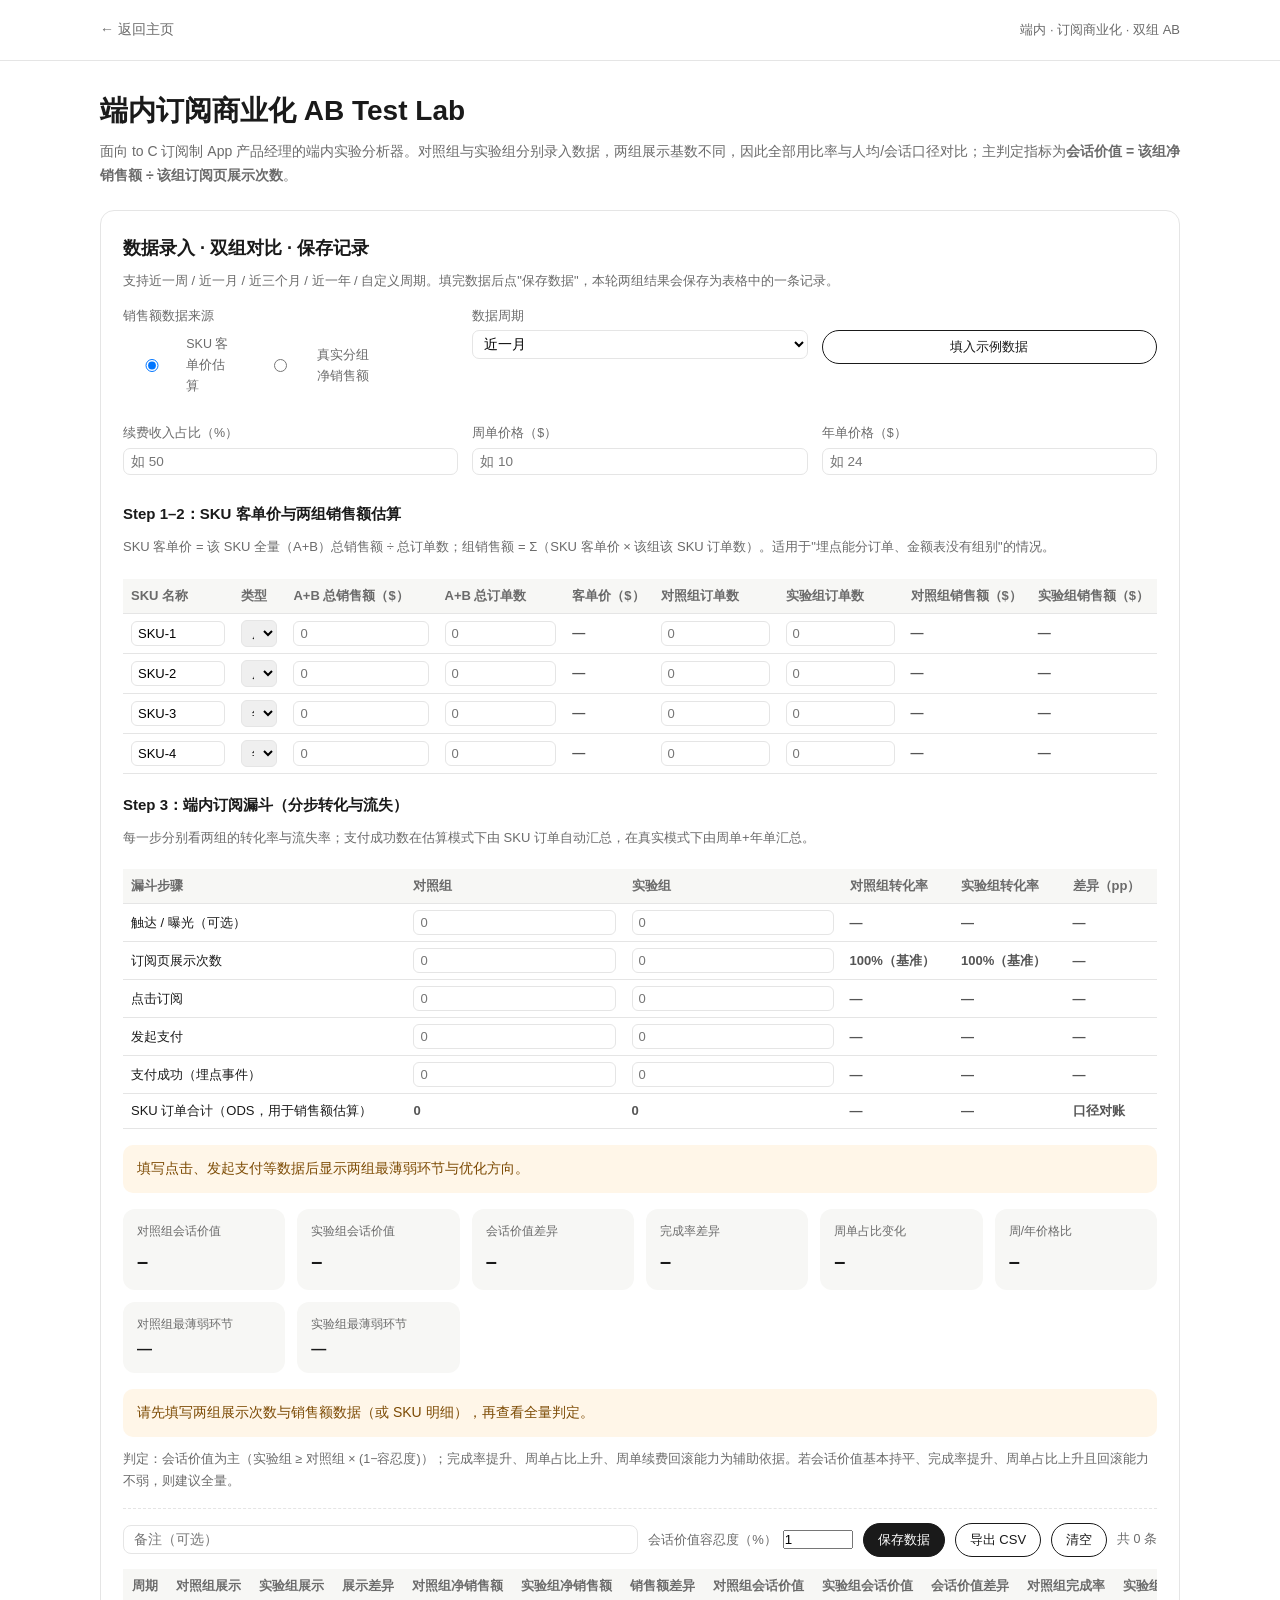
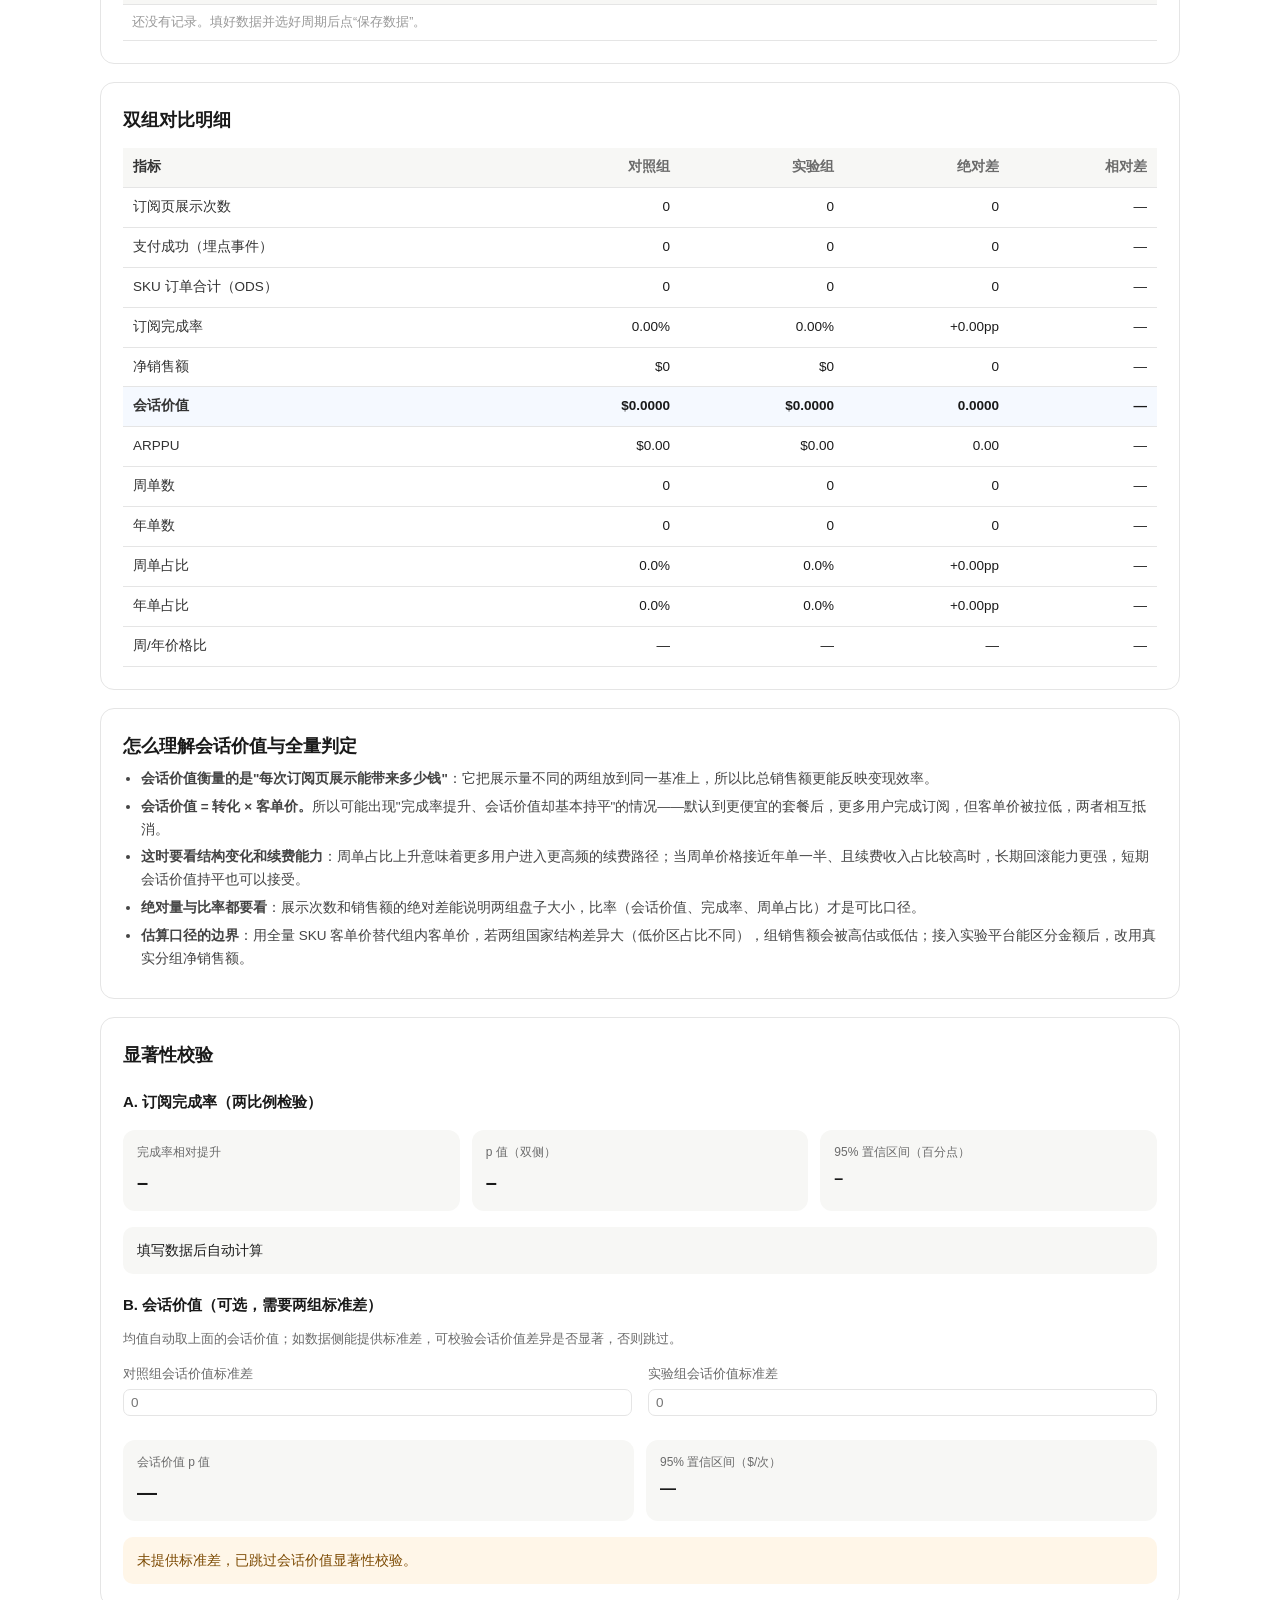
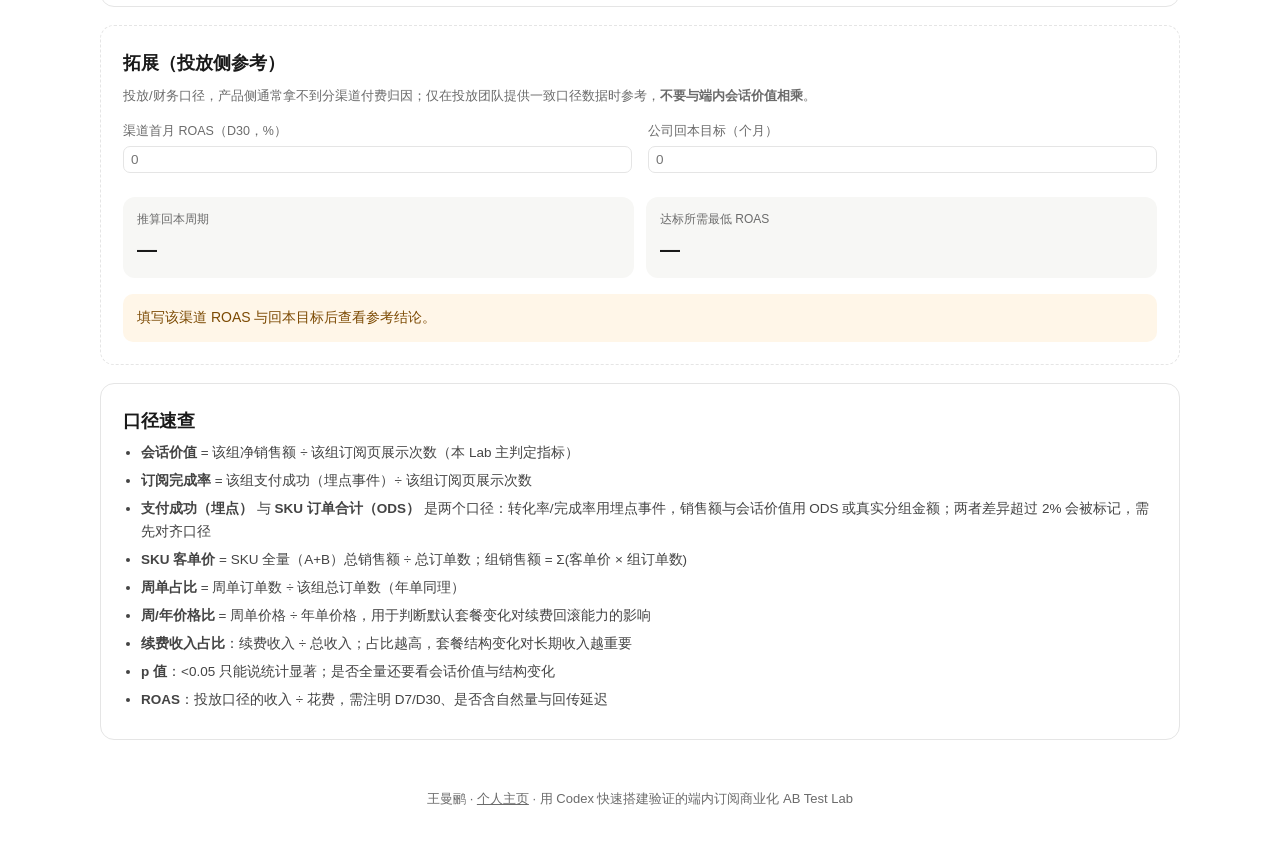
==== lab/index.html @ 3cf4061c "Add files via upload" ====
<!DOCTYPE html>
<html lang="zh-CN">
<head>
<meta charset="UTF-8" />
<meta name="viewport" content="width=device-width, initial-scale=1.0" />
<title>端内订阅商业化 AB Test Lab · 王曼鹂</title>
<style>
:root{--ink:#1a1a1a;--muted:#6b6b6b;--line:#e5e5e5;--accent:#1f6feb;--soft:#f7f7f5;--ok:#1a7f37;--warn:#b35900;--bad:#c62828}
*{margin:0;padding:0;box-sizing:border-box}
body{font-family:-apple-system,BlinkMacSystemFont,"Segoe UI","PingFang SC","Hiragino Sans GB","Microsoft YaHei",sans-serif;color:var(--ink);line-height:1.7;background:#fff}
.container{max-width:1120px;margin:0 auto;padding:0 20px}
header{border-bottom:1px solid var(--line);padding:18px 0;margin-bottom:26px}
.topline{display:flex;justify-content:space-between;align-items:center;flex-wrap:wrap;gap:8px}
.back{color:var(--muted);font-size:14px;text-decoration:none}
.back:hover{color:var(--ink)}
h1{font-size:28px;margin-bottom:6px}
.sub{color:var(--muted);font-size:14px;margin-bottom:22px}
.card{border:1px solid var(--line);border-radius:14px;padding:22px;margin-bottom:18px}
.card h2{font-size:18px;margin-bottom:6px}
.card h3{font-size:15px;margin:18px 0 10px}
.card .hint{font-size:13px;color:var(--muted);margin-bottom:14px}
.grid{display:grid;grid-template-columns:1fr 1fr;gap:16px}
.three{display:grid;grid-template-columns:repeat(3,1fr);gap:14px}
.param label{display:block;font-size:12.5px;color:var(--muted);margin-bottom:3px}
.param input,.param select{padding:5px 7px;border:1px solid var(--line);border-radius:7px;font-size:13.5px;background:#fff;width:100%}
.param{margin-bottom:8px}
table.inp{width:100%;border-collapse:collapse;font-size:13px;margin-top:6px}
table.inp th,table.inp td{border-bottom:1px solid var(--line);padding:6px 8px;text-align:left}
table.inp th{color:var(--muted);font-weight:600;background:var(--soft);white-space:nowrap}
table.inp input,table.inp select{width:100%;padding:4px 6px;border:1px solid var(--line);border-radius:6px;font-size:13px}
table.inp td.calc{color:#555;font-weight:600;white-space:nowrap}
.outputs{display:grid;grid-template-columns:repeat(auto-fit,minmax(150px,1fr));gap:12px;margin-top:16px}
.metric{background:var(--soft);border-radius:12px;padding:12px 14px}
.metric .k{font-size:12px;color:var(--muted)}
.metric .v{font-size:20px;font-weight:700;margin-top:2px}
.verdict{font-size:14px;margin-top:16px;padding:12px 14px;border-radius:10px;background:var(--soft)}
.verdict.good{background:#eaf7ee;color:#14532d}
.verdict.bad{background:#fdeceb;color:#7f1d1d}
.verdict.mid{background:#fff6e8;color:#7c4a03}
.note{font-size:12.5px;color:var(--muted);margin-top:12px}
.defs{font-size:13.5px;color:#444}
.defs li{margin-left:18px;margin-bottom:5px}
.table-tools{display:flex;flex-wrap:wrap;gap:10px;align-items:center;margin-top:16px;padding-top:14px;border-top:1px dashed var(--line)}
.table-tools input[type=text]{flex:1;min-width:170px;padding:6px 10px;border:1px solid var(--line);border-radius:8px;font-size:13.5px}
.btn-sm{padding:7px 14px;border:1px solid var(--ink);background:var(--ink);color:#fff;border-radius:999px;font-size:13px;cursor:pointer}
.btn-sm.ghost{background:#fff;color:var(--ink)}
.btn-sm:hover{opacity:.85}
.row-count{font-size:12.5px;color:var(--muted)}
.table-wrap{overflow-x:auto;margin-top:12px}
table.cmp{width:100%;border-collapse:collapse;font-size:13.5px}
table.cmp th,table.cmp td{border-bottom:1px solid var(--line);padding:8px 10px;text-align:right}
table.cmp th:first-child,table.cmp td:first-child{text-align:left;color:#333}
table.cmp th{color:var(--muted);font-weight:600;background:var(--soft)}
table.cmp tr.key td{background:#f5f9ff;font-weight:700}
table.rec{width:100%;border-collapse:collapse;font-size:12.5px;min-width:1280px}
table.rec th,table.rec td{border-bottom:1px solid var(--line);padding:7px 9px;text-align:left;white-space:nowrap}
table.rec th{color:var(--muted);font-weight:600;background:var(--soft)}
.tag-ok{color:var(--ok);font-weight:600}
.tag-bad{color:var(--bad);font-weight:600}
.warn{font-size:12.5px;color:var(--warn);margin-top:8px}
.link-btn{background:none;border:none;color:var(--accent);cursor:pointer;font-size:13px;padding:0}
footer{text-align:center;color:var(--muted);font-size:13px;padding:30px 0 50px}
footer a{color:var(--muted)}
@media(max-width:860px){.grid,.three{grid-template-columns:1fr}}
</style>
</head>
<body>
<header><div class="container topline">
  <a class="back" href="../index.html">← 返回主页</a>
  <span style="font-size:13px;color:var(--muted)">端内 · 订阅商业化 · 双组 AB</span>
</div></header>

<main class="container">
<h1>端内订阅商业化 AB Test Lab</h1>
<p class="sub">面向 to C 订阅制 App 产品经理的端内实验分析器。对照组与实验组分别录入数据，两组展示基数不同，因此全部用比率与人均/会话口径对比；主判定指标为<b>会话价值 = 该组净销售额 ÷ 该组订阅页展示次数</b>。</p>

<section class="card">
  <h2>数据录入 · 双组对比 · 保存记录</h2>
  <p class="hint">支持近一周 / 近一月 / 近三个月 / 近一年 / 自定义周期。填完数据后点"保存数据"，本轮两组结果会保存为表格中的一条记录。</p>

  <div class="three">
    <div class="param"><label>销售额数据来源</label><div style="display:flex;gap:14px;font-size:13.5px;padding-top:4px">
      <label style="display:flex;align-items:center;gap:5px"><input type="radio" name="srcmode" id="modeEstimate" checked> SKU 客单价估算</label>
      <label style="display:flex;align-items:center;gap:5px"><input type="radio" name="srcmode" id="modeActual"> 真实分组净销售额</label>
    </div></div>
    <div class="param"><label>数据周期</label><div style="display:flex;gap:8px">
      <select id="period" style="flex:1">
        <option value="近一周">近一周</option>
        <option value="近一月" selected>近一月</option>
        <option value="近三个月">近三个月</option>
        <option value="近一年">近一年</option>
        <option value="自定义">自定义…</option>
      </select>
      <input type="text" id="periodCustom" placeholder="如 7/1–7/8" style="display:none">
    </div></div>
    <div class="param"><label>&nbsp;</label><button class="btn-sm ghost" id="fillExample" style="width:100%">填入示例数据</button></div>
    <div class="param"><label>续费收入占比（%）</label><input type="number" id="renewShare" placeholder="如 50"></div>
    <div class="param"><label>周单价格（$）</label><input type="number" id="weeklyPrice" placeholder="如 10"></div>
    <div class="param"><label>年单价格（$）</label><input type="number" id="annualPrice" placeholder="如 24"></div>
  </div>

  <div id="estimateBlock">
    <h3>Step 1–2：SKU 客单价与两组销售额估算</h3>
    <p class="hint">SKU 客单价 = 该 SKU 全量（A+B）总销售额 ÷ 总订单数；组销售额 = Σ（SKU 客单价 × 该组该 SKU 订单数）。适用于"埋点能分订单、金额表没有组别"的情况。</p>
    <div class="table-wrap"><table class="inp">
      <thead><tr><th>SKU 名称</th><th>类型</th><th>A+B 总销售额（$）</th><th>A+B 总订单数</th><th>客单价（$）</th><th>对照组订单数</th><th>实验组订单数</th><th>对照组销售额（$）</th><th>实验组销售额（$）</th></tr></thead>
      <tbody>
        <tr><td><input id="sku0Name" value="SKU-1"></td><td><select id="sku0Type"><option value="周">周单</option><option value="年">年单</option></select></td><td><input id="sku0Amt" type="number" placeholder="0"></td><td><input id="sku0Ord" type="number" placeholder="0"></td><td class="calc" id="sku0Unit">–</td><td><input id="sku0C" type="number" placeholder="0"></td><td><input id="sku0T" type="number" placeholder="0"></td><td class="calc" id="sku0CS">–</td><td class="calc" id="sku0TS">–</td></tr>
        <tr><td><input id="sku1Name" value="SKU-2"></td><td><select id="sku1Type"><option value="周">周单</option><option value="年">年单</option></select></td><td><input id="sku1Amt" type="number" placeholder="0"></td><td><input id="sku1Ord" type="number" placeholder="0"></td><td class="calc" id="sku1Unit">–</td><td><input id="sku1C" type="number" placeholder="0"></td><td><input id="sku1T" type="number" placeholder="0"></td><td class="calc" id="sku1CS">–</td><td class="calc" id="sku1TS">–</td></tr>
        <tr><td><input id="sku2Name" value="SKU-3"></td><td><select id="sku2Type"><option value="周">周单</option><option value="年" selected>年单</option></select></td><td><input id="sku2Amt" type="number" placeholder="0"></td><td><input id="sku2Ord" type="number" placeholder="0"></td><td class="calc" id="sku2Unit">–</td><td><input id="sku2C" type="number" placeholder="0"></td><td><input id="sku2T" type="number" placeholder="0"></td><td class="calc" id="sku2CS">–</td><td class="calc" id="sku2TS">–</td></tr>
        <tr><td><input id="sku3Name" value="SKU-4"></td><td><select id="sku3Type"><option value="周">周单</option><option value="年" selected>年单</option></select></td><td><input id="sku3Amt" type="number" placeholder="0"></td><td><input id="sku3Ord" type="number" placeholder="0"></td><td class="calc" id="sku3Unit">–</td><td><input id="sku3C" type="number" placeholder="0"></td><td><input id="sku3T" type="number" placeholder="0"></td><td class="calc" id="sku3CS">–</td><td class="calc" id="sku3TS">–</td></tr>
      </tbody>
    </table></div>
  </div>

  <div id="actualBlock" style="display:none">
    <h3>真实分组数据</h3>
    <div class="grid">
      <div class="param"><label>对照组净销售额（$）</label><input type="number" id="cNet" placeholder="0"></div>
      <div class="param"><label>实验组净销售额（$）</label><input type="number" id="tNet" placeholder="0"></div>
      <div class="param"><label>对照组周单数</label><input type="number" id="cWeekly" placeholder="0"></div>
      <div class="param"><label>实验组周单数</label><input type="number" id="tWeekly" placeholder="0"></div>
      <div class="param"><label>对照组年单数</label><input type="number" id="cAnnual" placeholder="0"></div>
      <div class="param"><label>实验组年单数</label><input type="number" id="tAnnual" placeholder="0"></div>
    </div>
  </div>

  <h3>Step 3：端内订阅漏斗（分步转化与流失）</h3>
  <p class="hint">每一步分别看两组的转化率与流失率；支付成功数在估算模式下由 SKU 订单自动汇总，在真实模式下由周单+年单汇总。</p>
  <div class="table-wrap"><table class="inp">
    <thead><tr><th>漏斗步骤</th><th>对照组</th><th>实验组</th><th>对照组转化率</th><th>实验组转化率</th><th>差异（pp）</th></tr></thead>
    <tbody>
      <tr><td>触达 / 曝光（可选）</td><td><input type="number" id="cReach" placeholder="0"></td><td><input type="number" id="tReach" placeholder="0"></td><td class="calc" id="cR1">–</td><td class="calc" id="tR1">–</td><td class="calc" id="dR1">–</td></tr>
      <tr><td>订阅页展示次数</td><td><input type="number" id="cImpr" placeholder="0"></td><td><input type="number" id="tImpr" placeholder="0"></td><td class="calc" id="cR2">–</td><td class="calc" id="tR2">–</td><td class="calc" id="dR2">–</td></tr>
      <tr><td>点击订阅</td><td><input type="number" id="cClick" placeholder="0"></td><td><input type="number" id="tClick" placeholder="0"></td><td class="calc" id="cR3">–</td><td class="calc" id="tR3">–</td><td class="calc" id="dR3">–</td></tr>
      <tr><td>发起支付</td><td><input type="number" id="cInit" placeholder="0"></td><td><input type="number" id="tInit" placeholder="0"></td><td class="calc" id="cR4">–</td><td class="calc" id="tR4">–</td><td class="calc" id="dR4">–</td></tr>
      <tr><td>支付成功（埋点事件）</td><td><input type="number" id="cPaySucc" placeholder="0"></td><td><input type="number" id="tPaySucc" placeholder="0"></td><td class="calc" id="cR5">–</td><td class="calc" id="tR5">–</td><td class="calc" id="dR5">–</td></tr>
      <tr><td>SKU 订单合计（ODS，用于销售额估算）</td><td class="calc" id="cPayCell">–</td><td class="calc" id="tPayCell">–</td><td class="calc" id="cDiffCell">–</td><td class="calc" id="tDiffCell">–</td><td class="calc">口径对账</td></tr>
    </tbody>
  </table></div>
  <div class="verdict" id="funnelVerdict">填写漏斗数据后显示两组各自的最薄弱环节与优化方向</div>
  <div class="warn" id="dataWarn"></div>

  <div class="outputs">
    <div class="metric"><div class="k">对照组会话价值</div><div class="v" id="svC">–</div></div>
    <div class="metric"><div class="k">实验组会话价值</div><div class="v" id="svT">–</div></div>
    <div class="metric"><div class="k">会话价值差异</div><div class="v" id="svDiff">–</div></div>
    <div class="metric"><div class="k">完成率差异</div><div class="v" id="cpDiff">–</div></div>
    <div class="metric"><div class="k">周单占比变化</div><div class="v" id="wkDiff">–</div></div>
    <div class="metric"><div class="k">周/年价格比</div><div class="v" id="priceRatio">–</div></div>
    <div class="metric"><div class="k">对照组最薄弱环节</div><div class="v" id="weakC" style="font-size:15px">–</div></div>
    <div class="metric"><div class="k">实验组最薄弱环节</div><div class="v" id="weakT" style="font-size:15px">–</div></div>
  </div>
  <div class="verdict" id="v1">填写数据后查看全量判定</div>
  <p class="note">判定：会话价值为主（实验组 ≥ 对照组 × (1−容忍度)）；完成率提升、周单占比上升、周单续费回滚能力为辅助依据。若会话价值基本持平、完成率提升、周单占比上升且回滚能力不弱，则建议全量。</p>

  <div class="table-tools">
    <input type="text" id="recNote" placeholder="备注（可选）">
    <label style="font-size:13px;color:var(--muted)">会话价值容忍度（%）<input type="number" id="tol" value="1" style="width:70px;margin-left:6px"></label>
    <button class="btn-sm" id="saveRec">保存数据</button>
    <button class="btn-sm ghost" id="exportCsv">导出 CSV</button>
    <button class="btn-sm ghost" id="clearRecs">清空</button>
    <span class="row-count" id="recCount">共 0 条</span>
  </div>
  <div class="table-wrap">
    <table class="rec">
      <thead><tr>
        <th>周期</th><th>对照组展示</th><th>实验组展示</th><th>展示差异</th><th>对照组净销售额</th><th>实验组净销售额</th><th>销售额差异</th>
        <th>对照组会话价值</th><th>实验组会话价值</th><th>会话价值差异</th><th>对照组完成率</th><th>实验组完成率</th><th>完成率差异</th>
        <th>对照组周单占比</th><th>实验组周单占比</th>
        <th>对照组展示→点击</th><th>实验组展示→点击</th><th>对照组点击→支付</th><th>实验组点击→支付</th><th>对照组支付成功(埋点)</th><th>实验组支付成功(埋点)</th><th>对照组SKU订单</th><th>实验组SKU订单</th>
        <th>结论</th><th>备注</th><th></th>
      </tr></thead>
      <tbody id="recBody"></tbody>
    </table>
  </div>
</section>

<section class="card">
  <h2>双组对比明细</h2>
  <div class="table-wrap">
    <table class="cmp" id="cmpTable">
      <thead><tr><th>指标</th><th>对照组</th><th>实验组</th><th>绝对差</th><th>相对差</th></tr></thead>
      <tbody id="cmpBody"></tbody>
    </table>
  </div>
</section>

<section class="card">
  <h2>怎么理解会话价值与全量判定</h2>
  <div class="defs">
    <ul>
      <li><b>会话价值衡量的是"每次订阅页展示能带来多少钱"</b>：它把展示量不同的两组放到同一基准上，所以比总销售额更能反映变现效率。</li>
      <li><b>会话价值 = 转化 × 客单价。</b>所以可能出现"完成率提升、会话价值却基本持平"的情况——默认到更便宜的套餐后，更多用户完成订阅，但客单价被拉低，两者相互抵消。</li>
      <li><b>这时要看结构变化和续费能力</b>：周单占比上升意味着更多用户进入更高频的续费路径；当周单价格接近年单一半、且续费收入占比较高时，长期回滚能力更强，短期会话价值持平也可以接受。</li>
      <li><b>绝对量与比率都要看</b>：展示次数和销售额的绝对差能说明两组盘子大小，比率（会话价值、完成率、周单占比）才是可比口径。</li>
      <li><b>估算口径的边界</b>：用全量 SKU 客单价替代组内客单价，若两组国家结构差异大（低价区占比不同），组销售额会被高估或低估；接入实验平台能区分金额后，改用真实分组净销售额。</li>
    </ul>
  </div>
</section>

<section class="card">
  <h2>显著性校验</h2>
  <h3>A. 订阅完成率（两比例检验）</h3>
  <div class="outputs">
    <div class="metric"><div class="k">完成率相对提升</div><div class="v" id="pRel">–</div></div>
    <div class="metric"><div class="k">p 值（双侧）</div><div class="v" id="pP">–</div></div>
    <div class="metric"><div class="k">95% 置信区间（百分点）</div><div class="v" id="pCi" style="font-size:16px">–</div></div>
  </div>
  <div class="verdict" id="v2">填写数据后自动计算</div>
  <h3>B. 会话价值（可选，需要两组标准差）</h3>
  <p class="hint">均值自动取上面的会话价值；如数据侧能提供标准差，可校验会话价值差异是否显著，否则跳过。</p>
  <div class="grid">
    <div class="param"><label>对照组会话价值标准差</label><input type="number" id="scStd" placeholder="0"></div>
    <div class="param"><label>实验组会话价值标准差</label><input type="number" id="stStd" placeholder="0"></div>
  </div>
  <div class="outputs">
    <div class="metric"><div class="k">会话价值 p 值</div><div class="v" id="sP">–</div></div>
    <div class="metric"><div class="k">95% 置信区间（$/次）</div><div class="v" id="sCi" style="font-size:16px">–</div></div>
  </div>
  <div class="verdict" id="v3">填写标准差后计算；标准差为空或 0 表示跳过</div>
</section>

<section class="card" style="border-style:dashed">
  <h2>拓展（投放侧参考）</h2>
  <p class="hint">投放/财务口径，产品侧通常拿不到分渠道付费归因；仅在投放团队提供一致口径数据时参考，<b>不要与端内会话价值相乘</b>。</p>
  <div class="grid">
    <div class="param"><label>渠道首月 ROAS（D30，%）</label><input type="number" id="roasIn" placeholder="0"></div>
    <div class="param"><label>公司回本目标（个月）</label><input type="number" id="target" placeholder="0"></div>
  </div>
  <div class="outputs">
    <div class="metric"><div class="k">推算回本周期</div><div class="v" id="payback">–</div></div>
    <div class="metric"><div class="k">达标所需最低 ROAS</div><div class="v" id="needRoas">–</div></div>
  </div>
  <div class="verdict" id="v4">填写该渠道 ROAS 查看参考结论</div>
</section>

<section class="card">
  <h2>口径速查</h2>
  <div class="defs">
    <ul>
      <li><b>会话价值</b> = 该组净销售额 ÷ 该组订阅页展示次数（本 Lab 主判定指标）</li>
      <li><b>订阅完成率</b> = 该组支付成功（埋点事件）÷ 该组订阅页展示次数</li>
      <li><b>支付成功（埋点）</b> 与 <b>SKU 订单合计（ODS）</b> 是两个口径：转化率/完成率用埋点事件，销售额与会话价值用 ODS 或真实分组金额；两者差异超过 2% 会被标记，需先对齐口径</li>
      <li><b>SKU 客单价</b> = SKU 全量（A+B）总销售额 ÷ 总订单数；组销售额 = Σ(客单价 × 组订单数)</li>
      <li><b>周单占比</b> = 周单订单数 ÷ 该组总订单数（年单同理）</li>
      <li><b>周/年价格比</b> = 周单价格 ÷ 年单价格，用于判断默认套餐变化对续费回滚能力的影响</li>
      <li><b>续费收入占比</b>：续费收入 ÷ 总收入；占比越高，套餐结构变化对长期收入越重要</li>
      <li><b>p 值</b>：&lt;0.05 只能说统计显著；是否全量还要看会话价值与结构变化</li>
      <li><b>ROAS</b>：投放口径的收入 ÷ 花费，需注明 D7/D30、是否含自然量与回传延迟</li>
    </ul>
  </div>
</section>
</main>

<footer><div class="container">王曼鹂 · <a href="../index.html">个人主页</a> · 用 Codex 快速搭建验证的端内订阅商业化 AB Test Lab</div></footer>

<script>
function el(id){ return document.getElementById(id); }
function val(id){ var e = el(id); return e ? (parseFloat(e.value) || 0) : 0; }
function num(v,d){ return isFinite(v) ? v.toLocaleString('zh-CN',{minimumFractionDigits:d||0,maximumFractionDigits:d||0}) : '—'; }
function money(v,d){ return isFinite(v) ? '$' + num(v, d===undefined?2:d) : '—'; }
function pct(v,d){ return isFinite(v) ? num(v*100, d===undefined?2:d) + '%' : '—'; }
function pp(v){ return (v>=0?'+':'') + num(v*100,2) + 'pp'; }
function rel(a,b){ if(!isFinite(a)||!isFinite(b)||b===0) return '—'; var r=(a-b)/b*100; return (r>=0?'+':'')+num(r,2)+'%'; }
function absDiff(a,b){ return isFinite(a)&&isFinite(b) ? num(a-b,0) : '—'; }
function setVerdict(e,cls,text){ e.className='verdict '+cls; e.textContent=text; }

var SKU_COUNT = 4;
var records = [];
try { records = JSON.parse(localStorage.getItem('lab_ab_records_v5') || '[]') || []; } catch(e){ records = []; }
var last = null;

function rollbackLabel(priceRatio, renewShare){
  if (renewShare <= 0 || priceRatio <= 0) return {label:'未评估', cls:'mid'};
  if (renewShare >= 45 && priceRatio >= 0.3 && priceRatio <= 0.7) return {label:'强', cls:'good'};
  if (renewShare >= 25 && priceRatio >= 0.2 && priceRatio <= 0.9) return {label:'中', cls:'mid'};
  return {label:'弱', cls:'bad'};
}

function readGroups(){
  var estimate = el('modeEstimate').checked;
  var cSales = 0, tSales = 0, cOrders = 0, tOrders = 0, cWeekly = 0, tWeekly = 0, cAnnual = 0, tAnnual = 0;
  for (var i=0;i<SKU_COUNT;i++){
    var amt = val('sku'+i+'Amt'), ord = val('sku'+i+'Ord');
    var unit = ord > 0 ? amt/ord : 0;
    var co = val('sku'+i+'C'), to = val('sku'+i+'T');
    el('sku'+i+'Unit').textContent = ord>0 ? money(unit,2) : '—';
    el('sku'+i+'CS').textContent = ord>0 ? money(unit*co,0) : '—';
    el('sku'+i+'TS').textContent = ord>0 ? money(unit*to,0) : '—';
    if (estimate){
      cSales += unit*co; tSales += unit*to;
      cOrders += co; tOrders += to;
      var type = el('sku'+i+'Type').value;
      if (type === '周') { cWeekly += co; tWeekly += to; } else { cAnnual += co; tAnnual += to; }
    }
  }
  if (!estimate){
    cSales = val('cNet'); tSales = val('tNet');
    cWeekly = val('cWeekly'); tWeekly = val('tWeekly');
    cAnnual = val('cAnnual'); tAnnual = val('tAnnual');
    cOrders = cWeekly + cAnnual; tOrders = tWeekly + tAnnual;
  }
  var c = { sales:cSales, orders:cOrders, weekly:cWeekly, annual:cAnnual, impr:val('cImpr'), reach:val('cReach'), click:val('cClick'), init:val('cInit'), payEvent:val('cPaySucc') };
  var t = { sales:tSales, orders:tOrders, weekly:tWeekly, annual:tAnnual, impr:val('tImpr'), reach:val('tReach'), click:val('tClick'), init:val('tInit'), payEvent:val('tPaySucc') };
  [c,t].forEach(function(g){
    g.completion = g.impr>0 ? g.payEvent/g.impr : 0;
    g.sessionValue = g.impr>0 ? g.sales/g.impr : 0;
    g.arppu = g.payEvent>0 ? g.sales/g.payEvent : 0;
    g.weeklyShare = g.orders>0 ? g.weekly/g.orders : 0;
    g.annualShare = g.orders>0 ? g.annual/g.orders : 0;
    g.rShow = g.reach>0 ? g.impr/g.reach : NaN;
    g.rClick = g.impr>0 ? g.click/g.impr : NaN;
    g.rInit = g.click>0 ? g.init/g.click : NaN;
    g.rPay = g.init>0 ? g.payEvent/g.init : NaN;
    g.lossClick = isFinite(g.rClick) ? 1-g.rClick : NaN;
    g.lossInit = isFinite(g.rInit) ? 1-g.rInit : NaN;
    g.lossPay = isFinite(g.rPay) ? 1-g.rPay : NaN;
  });
  var wp = val('weeklyPrice'), ap = val('annualPrice');
  return { c:c, t:t, priceRatio: ap>0 ? wp/ap : 0, renewShare: val('renewShare') };
}

function renderCompare(c,t,priceRatio){
  var rows = [
    ['订阅页展示次数', num(c.impr), num(t.impr), absDiff(t.impr,c.impr), rel(t.impr,c.impr), false],
    ['支付成功（埋点事件）', num(c.payEvent), num(t.payEvent), absDiff(t.payEvent,c.payEvent), rel(t.payEvent,c.payEvent), false],
    ['SKU 订单合计（ODS）', num(c.orders), num(t.orders), absDiff(t.orders,c.orders), rel(t.orders,c.orders), false],
    ['订阅完成率', pct(c.completion,2), pct(t.completion,2), pp(t.completion-c.completion), rel(t.completion,c.completion), false],
    ['净销售额', money(c.sales,0), money(t.sales,0), absDiff(t.sales,c.sales), rel(t.sales,c.sales), false],
    ['会话价值', money(c.sessionValue,4), money(t.sessionValue,4), num(t.sessionValue-c.sessionValue,4), rel(t.sessionValue,c.sessionValue), true],
    ['ARPPU', money(c.arppu,2), money(t.arppu,2), num(t.arppu-c.arppu,2), rel(t.arppu,c.arppu), false],
    ['周单数', num(c.weekly), num(t.weekly), absDiff(t.weekly,c.weekly), rel(t.weekly,c.weekly), false],
    ['年单数', num(c.annual), num(t.annual), absDiff(t.annual,c.annual), rel(t.annual,c.annual), false],
    ['周单占比', pct(c.weeklyShare,1), pct(t.weeklyShare,1), pp(t.weeklyShare-c.weeklyShare), rel(t.weeklyShare,c.weeklyShare), false],
    ['年单占比', pct(c.annualShare,1), pct(t.annualShare,1), pp(t.annualShare-c.annualShare), rel(t.annualShare,c.annualShare), false],
    ['周/年价格比', priceRatio>0?num(priceRatio,2):'—', priceRatio>0?num(priceRatio,2):'—', '—', '—', false]
  ];
  el('cmpBody').innerHTML = rows.map(function(r){
    return '<tr class="'+(r[5]?'key':'')+'"><td>'+r[0]+'</td><td>'+r[1]+'</td><td>'+r[2]+'</td><td>'+r[3]+'</td><td>'+r[4]+'</td></tr>';
  }).join('');
}

function rateText(v){ return isFinite(v) ? pct(v,1) : '—'; }
function stepDiff(a,b){ return (isFinite(a)&&isFinite(b)) ? pp(a-b) : '—'; }
function weakest(c){
  var steps = [['订阅页→点击订阅', c.rClick, '检查订阅入口、权益表达与默认项是否清晰'], ['点击→发起支付', c.rInit, '检查价格与套餐结构、信任感与支付方式'], ['发起支付→支付成功', c.rPay, '检查支付渠道、失败重试与本地化支付']];
  var valid = steps.filter(function(s){ return isFinite(s[1]); });
  if (!valid.length) return null;
  valid.sort(function(a,b){ return a[1]-b[1]; });
  return valid[0];
}
function renderFunnel(c,t){
  el('cR1').textContent = rateText(c.rShow); el('tR1').textContent = rateText(t.rShow); el('dR1').textContent = stepDiff(t.rShow,c.rShow);
  el('cR2').textContent = (c.reach>0) ? rateText(c.rShow) : '100%（基准）'; el('tR2').textContent = (t.reach>0) ? rateText(t.rShow) : '100%（基准）'; el('dR2').textContent = stepDiff(t.rShow,c.rShow);
  el('cR3').textContent = rateText(c.rClick); el('tR3').textContent = rateText(t.rClick); el('dR3').textContent = stepDiff(t.rClick,c.rClick);
  el('cR4').textContent = rateText(c.rInit); el('tR4').textContent = rateText(t.rInit); el('dR4').textContent = stepDiff(t.rInit,c.rInit);
  el('cR5').textContent = rateText(c.rPay); el('tR5').textContent = rateText(t.rPay); el('dR5').textContent = stepDiff(t.rPay,c.rPay);
  el('cPayCell').textContent = num(c.orders); el('tPayCell').textContent = num(t.orders);
  el('cDiffCell').textContent = (c.orders>0 && c.payEvent>0) ? rel(c.payEvent, c.orders) : '—';
  el('tDiffCell').textContent = (t.orders>0 && t.payEvent>0) ? rel(t.payEvent, t.orders) : '—';
  var wc = weakest(c), wt = weakest(t);
  el('weakC').textContent = wc ? (wc[0] + ' ' + pct(wc[1],1)) : '—';
  el('weakT').textContent = wt ? (wt[0] + ' ' + pct(wt[1],1)) : '—';
  if (wc && wt) setVerdict(el('funnelVerdict'),'mid','对照组最薄弱：'+wc[0]+'（'+pct(wc[1],1)+'），'+wc[2]+'；实验组最薄弱：'+wt[0]+'（'+pct(wt[1],1)+'），'+wt[2]+'。');
  else setVerdict(el('funnelVerdict'),'mid','填写点击、发起支付等数据后显示两组最薄弱环节与优化方向。');
}

function renderVerdict(c,t,priceRatio,renewShare){
  var tol = val('tol')/100;
  var ready = c.impr>0 && t.impr>0 && (c.sales>0 || t.sales>0);
  if (!ready){
    setVerdict(el('v1'),'mid','请先填写两组展示次数与销售额数据（或 SKU 明细），再查看全量判定。');
    last = null; return;
  }
  var svOk = t.sessionValue >= c.sessionValue*(1-tol);
  var cpOk = t.completion >= c.completion;
  var wkOk = t.weeklyShare >= c.weeklyShare;
  var rb = rollbackLabel(priceRatio, renewShare);
  el('svC').textContent = money(c.sessionValue,4);
  el('svT').textContent = money(t.sessionValue,4);
  el('svDiff').textContent = rel(t.sessionValue,c.sessionValue);
  el('cpDiff').textContent = pp(t.completion-c.completion);
  el('wkDiff').textContent = pp(t.weeklyShare-c.weeklyShare);
  el('priceRatio').textContent = priceRatio>0 ? num(priceRatio,2) : '—';
  var parts = [
    (svOk?'会话价值达标':'会话价值低于容忍线')+'（'+rel(t.sessionValue,c.sessionValue)+'）',
    (cpOk?'完成率提升':'完成率未提升')+'（'+pp(t.completion-c.completion)+'）',
    (wkOk?'周单占比上升':'周单占比未上升')+'（'+pp(t.weeklyShare-c.weeklyShare)+'）',
    '续费回滚能力：'+rb.label
  ];
  if (svOk && cpOk && wkOk && rb.label !== '弱' && rb.label !== '未评估'){
    setVerdict(el('v1'),'good','建议全量：'+parts.join('；')+'。全量后重点跟踪退款/取消与续费表现。');
  } else if (svOk){
    setVerdict(el('v1'),'mid','暂缓全量/小流量放量：'+parts.join('；')+'。信号不完全一致，建议延长观察或先按比例放量。');
  } else {
    setVerdict(el('v1'),'bad','不建议全量：'+parts.join('；')+'。先定位是客单价、完成率还是展示量变化导致。');
  }
  last = { c:c, t:t, priceRatio:priceRatio, renewShare:renewShare, svOk:svOk, cpOk:cpOk, wkOk:wkOk, rb:rb,
    verdict: (svOk&&cpOk&&wkOk&&rb.label!=='弱'&&rb.label!=='未评估') ? '建议全量' : (svOk ? '继续观察' : '不建议全量') };
}

function currentPeriod(){ var v = el('period').value; return v==='自定义' ? (el('periodCustom').value.trim() || '自定义周期') : v; }

function renderRecords(){
  var body = el('recBody');
  if (!records.length){ body.innerHTML = '<tr><td colspan="28" style="color:#999">还没有记录。填好数据并选好周期后点“保存数据”。</td></tr>'; }
  else {
    body.innerHTML = records.map(function(r,i){
      var ok = r.verdict === '建议全量';
      return '<tr>' +
        '<td>'+r.period+'</td><td>'+num(r.cImpr)+'</td><td>'+num(r.tImpr)+'</td><td>'+r.imprDiff+'</td>' +
        '<td>'+money(r.cSales,0)+'</td><td>'+money(r.tSales,0)+'</td><td>'+r.salesDiff+'</td>' +
        '<td>'+money(r.cSv,4)+'</td><td>'+money(r.tSv,4)+'</td><td>'+r.svDiff+'</td>' +
        '<td>'+pct(r.cCompletion,2)+'</td><td>'+pct(r.tCompletion,2)+'</td><td>'+r.cpDiff+'</td>' +
        '<td>'+pct(r.cWeeklyShare,1)+'</td><td>'+pct(r.tWeeklyShare,1)+'</td>' +
        '<td>'+r.cShowClick+'</td><td>'+r.tShowClick+'</td><td>'+r.cClickInit+'</td><td>'+r.tClickInit+'</td><td>'+r.cInitPay+'</td><td>'+r.tInitPay+'</td><td>'+num(r.cPayEvent)+'</td><td>'+num(r.tPayEvent)+'</td><td>'+num(r.cOrders)+'</td><td>'+num(r.tOrders)+'</td>' +
        '<td class="'+(ok?'tag-ok':'tag-bad')+'">'+r.verdict+'</td><td>'+(r.note||'—')+'</td>' +
        '<td><button class="link-btn" data-del="'+i+'">删除</button></td></tr>';
    }).join('');
    Array.prototype.forEach.call(body.querySelectorAll('button[data-del]'), function(b){
      b.addEventListener('click', function(){ records.splice(parseInt(b.getAttribute('data-del'),10),1); saveRecords(); renderRecords(); });
    });
  }
  el('recCount').textContent = '共 ' + records.length + ' 条';
}
function saveRecords(){ try { localStorage.setItem('lab_ab_records_v5', JSON.stringify(records)); } catch(e){} }
function saveCurrent(){
  if (!last) { alert('请先填写两组数据，生成有效判定后再保存'); return; }
  records.push({
    period: currentPeriod(), note: el('recNote').value.trim(), verdict: last.verdict,
    cImpr: last.c.impr, tImpr: last.t.impr, imprDiff: absDiff(last.t.impr,last.c.impr),
    cSales: last.c.sales, tSales: last.t.sales, salesDiff: absDiff(last.t.sales,last.c.sales),
    cSv: last.c.sessionValue, tSv: last.t.sessionValue, svDiff: rel(last.t.sessionValue,last.c.sessionValue),
    cCompletion: last.c.completion, tCompletion: last.t.completion, cpDiff: pp(last.t.completion-last.c.completion),
    cWeeklyShare: last.c.weeklyShare, tWeeklyShare: last.t.weeklyShare,
    cShowClick: rateText(last.c.rClick), tShowClick: rateText(last.t.rClick),
    cClickInit: rateText(last.c.rInit), tClickInit: rateText(last.t.rInit),
    cInitPay: rateText(last.c.rPay), tInitPay: rateText(last.t.rPay),
    cPayEvent: last.c.payEvent, tPayEvent: last.t.payEvent, cOrders: last.c.orders, tOrders: last.t.orders
  });
  saveRecords(); renderRecords();
}
function exportCsv(){
  if (!records.length){ alert('还没有可导出的记录'); return; }
  var head = ['周期','对照组展示','实验组展示','展示绝对差','对照组净销售额','实验组净销售额','销售额绝对差','对照组会话价值','实验组会话价值','会话价值差异','对照组完成率','实验组完成率','完成率差异','对照组周单占比','实验组周单占比','对照组展示→点击','实验组展示→点击','对照组点击→支付','实验组点击→支付','对照组支付成功率','实验组支付成功率','对照组支付成功(埋点)','实验组支付成功(埋点)','对照组SKU订单','实验组SKU订单','结论','备注'];
  var lines = [head].concat(records.map(function(r){
    return [r.period,num(r.cImpr),num(r.tImpr),r.imprDiff,num(r.cSales,2),num(r.tSales,2),r.salesDiff,num(r.cSv,4),num(r.tSv,4),r.svDiff,pct(r.cCompletion,2),pct(r.tCompletion,2),r.cpDiff,pct(r.cWeeklyShare,1),pct(r.tWeeklyShare,1),r.cShowClick,r.tShowClick,r.cClickInit,r.tClickInit,r.cInitPay,r.tInitPay,r.cPayEvent,r.tPayEvent,r.cOrders,r.tOrders,r.verdict,r.note||''];
  }));
  var csv = '\ufeff' + lines.map(function(row){ return row.map(function(c){ return '"'+String(c).replace(/"/g,'""')+'"'; }).join(','); }).join('\r\n');
  var blob = new Blob([csv],{type:'text/csv;charset=utf-8;'});
  var a=document.createElement('a'); a.href=URL.createObjectURL(blob); a.download='端内AB双组记录.csv';
  document.body.appendChild(a); a.click(); document.body.removeChild(a); URL.revokeObjectURL(a.href);
}
function clearRecords(){ if (records.length && confirm('确定清空所有记录？')){ records=[]; saveRecords(); renderRecords(); } }
el('saveRec').addEventListener('click', saveCurrent);
el('exportCsv').addEventListener('click', exportCsv);
el('clearRecs').addEventListener('click', clearRecords);
el('period').addEventListener('change', function(){ el('periodCustom').style.display = this.value==='自定义' ? 'inline-block' : 'none'; });
el('modeEstimate').addEventListener('change', toggleMode);
el('modeActual').addEventListener('change', toggleMode);
function toggleMode(){
  var est = el('modeEstimate').checked;
  el('estimateBlock').style.display = est ? 'block' : 'none';
  el('actualBlock').style.display = est ? 'none' : 'block';
  calcAll();
}

el('fillExample').addEventListener('click', function(){
  var sku = [
    ['SKU-1','周',2000,200,60,90],
    ['SKU-2','周',1500,300,120,150],
    ['SKU-3','年',4800,200,40,20],
    ['SKU-4','年',2400,300,60,40]
  ];
  sku.forEach(function(s,i){
    el('sku'+i+'Name').value = s[0]; el('sku'+i+'Type').value = s[1];
    el('sku'+i+'Amt').value = s[2]; el('sku'+i+'Ord').value = s[3];
    el('sku'+i+'C').value = s[4]; el('sku'+i+'T').value = s[5];
  });
  el('cImpr').value = 20000; el('tImpr').value = 18000;
  el('cReach').value = 40000; el('tReach').value = 36000;
  el('cClick').value = 6000; el('tClick').value = 6300;
  el('cInit').value = 1500; el('tInit').value = 1650;
  el('cPaySucc').value = 280; el('tPaySucc').value = 300;
  el('renewShare').value = 50; el('weeklyPrice').value = 10; el('annualPrice').value = 24;
  el('cNet').value = 2640; el('tNet').value = 2450;
  el('cWeekly').value = 180; el('tWeekly').value = 240; el('cAnnual').value = 100; el('tAnnual').value = 60;
  calcAll();
});

function normalCdf(x){ return 0.5*(1+erf(x/Math.SQRT2)); }
function erf(x){
  var s=x<0?-1:1; x=Math.abs(x);
  var a1=0.254829592,a2=-0.284496736,a3=1.421413741,a4=-1.453152027,a5=1.061405429,p=0.3275911;
  var t=1/(1+p*x); var y=1-(((((a5*t+a4)*t)+a3)*t+a2)*t+a1)*t*Math.exp(-x*x); return s*y;
}

function calcSignificance(c,t){
  var p1=c.completion, p2=t.completion, n1=c.impr, n2=t.impr;
  if (n1>0 && n2>0){
    var pc=(c.orders+t.orders)/(n1+n2);
    var se=Math.sqrt(pc*(1-pc)*(1/n1+1/n2));
    var z=se>0?(p2-p1)/se:0, pv=2*(1-normalCdf(Math.abs(z)));
    el('pRel').textContent = rel(p2,p1);
    el('pP').textContent = pv<0.0001?'<0.0001':num(pv,4);
    var half=1.96*se*100, diff=(p2-p1)*100;
    el('pCi').textContent = '['+(diff-half>=0?'+':'')+num(diff-half,2)+'pp, '+(diff+half>=0?'+':'')+num(diff+half,2)+'pp]';
    if (pv<0.05) setVerdict(el('v2'),'good','完成率差异统计显著（p='+(pv<0.0001?'<0.0001':num(pv,4))+'），相对提升 '+rel(p2,p1)+'。');
    else setVerdict(el('v2'),'mid','完成率差异不显著（p='+num(pv,4)+'），下结论前建议继续积累样本。');
  }
  var s1=val('scStd'), s2=val('stStd');
  if (s1>0 && s2>0 && n1>0 && n2>0){
    var se2=Math.sqrt(s1*s1/n1 + s2*s2/n2);
    var z2=se2>0?(t.sessionValue-c.sessionValue)/se2:0, pv2=2*(1-normalCdf(Math.abs(z2)));
    var h2=1.96*se2;
    el('sP').textContent = pv2<0.0001?'<0.0001':num(pv2,4);
    el('sCi').textContent = '['+num(t.sessionValue-c.sessionValue-h2,4)+', '+num(t.sessionValue-c.sessionValue+h2,4)+']';
    if (pv2<0.05) setVerdict(el('v3'),'good','会话价值差异统计显著（p='+(pv2<0.0001?'<0.0001':num(pv2,4))+'），可作为支持全量的核心证据。');
    else setVerdict(el('v3'),'mid','会话价值差异不显著（p='+num(pv2,4)+'）。');
  } else {
    el('sP').textContent='—'; el('sCi').textContent='—';
    setVerdict(el('v3'),'mid','未提供标准差，已跳过会话价值显著性校验。');
  }
}

function calcPayback(){
  var roas=val('roasIn')/100, target=val('target');
  if (!(roas>0) || !(target>0)) { el('payback').textContent='—'; el('needRoas').textContent='—'; setVerdict(el('v4'),'mid','填写该渠道 ROAS 与回本目标后查看参考结论。'); return; }
  var payback=1/roas, need=100/target;
  el('payback').textContent = num(payback,1)+' 个月';
  el('needRoas').textContent = num(need,1)+'%';
  if (payback<=target) setVerdict(el('v4'),'good','该口径下回本约 '+num(payback,1)+' 个月，满足 '+target+' 个月目标（最低 ROAS '+num(need,1)+'%）。');
  else setVerdict(el('v4'),'bad','该口径下回本约 '+num(payback,1)+' 个月，超过 '+target+' 个月目标；需达到 ROAS '+num(need,1)+'%。');
}

function calcAll(){
  var g = readGroups(), c = g.c, t = g.t;
  renderCompare(c,t,g.priceRatio); renderFunnel(c,t); renderVerdict(c,t,g.priceRatio,g.renewShare); calcSignificance(c,t); calcPayback();
  var warns = [];
  if (el('modeEstimate').checked){
    for (var i=0;i<SKU_COUNT;i++){ if (val('sku'+i+'Ord')>0 && val('sku'+i+'C')+val('sku'+i+'T')>0 && val('sku'+i+'Ord') < val('sku'+i+'C')+val('sku'+i+'T')) warns.push('存在 SKU 的 A+B 总订单数小于两组订单之和，请检查数据来源口径'); }
  }
  [['对照组',c],['实验组',t]].forEach(function(pair){
    var name=pair[0], g=pair[1];
    if (g.orders>0 && g.payEvent>0){
      var d = Math.abs(g.payEvent-g.orders)/g.orders;
      if (d > 0.02) warns.push(name+'：埋点支付成功数('+num(g.payEvent)+') 与 SKU 订单合计('+num(g.orders)+') 相差 '+pct(d,1)+'，建议先对齐口径');
    }
  });
  el('dataWarn').textContent = warns.join('；');
}
var inputIds = [];
for (var i=0;i<SKU_COUNT;i++){ inputIds.push('sku'+i+'Amt','sku'+i+'Ord','sku'+i+'C','sku'+i+'T','sku'+i+'Type','sku'+i+'Name'); }
inputIds = inputIds.concat(['cImpr','tImpr','cReach','tReach','cClick','tClick','cInit','tInit','cPaySucc','tPaySucc','cNet','tNet','cWeekly','tWeekly','cAnnual','tAnnual','tol','scStd','stStd','roasIn','target','renewShare','weeklyPrice','annualPrice']);
inputIds.forEach(function(id){ if (el(id)){ el(id).addEventListener('input', calcAll); if (el(id).tagName==='SELECT') el(id).addEventListener('change', calcAll); } });
renderRecords();
calcAll();
</script>
</body>
</html>
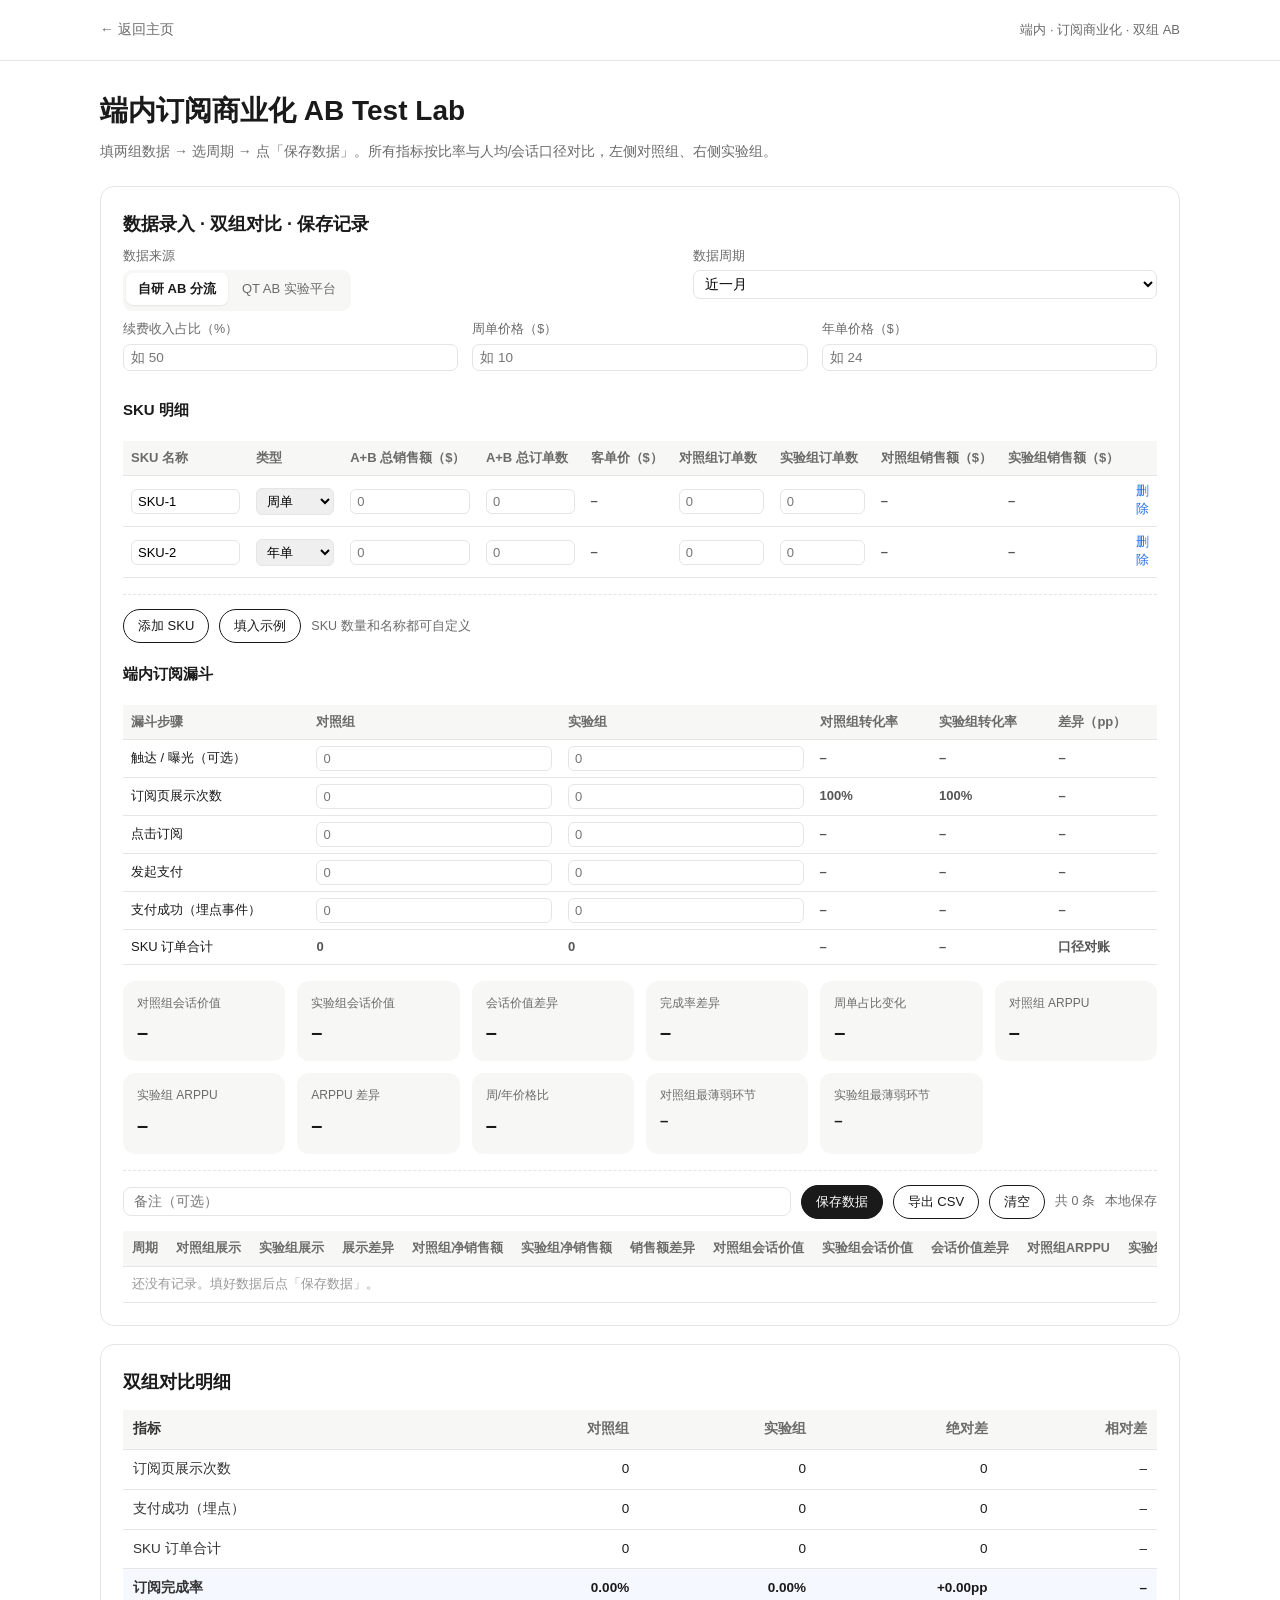
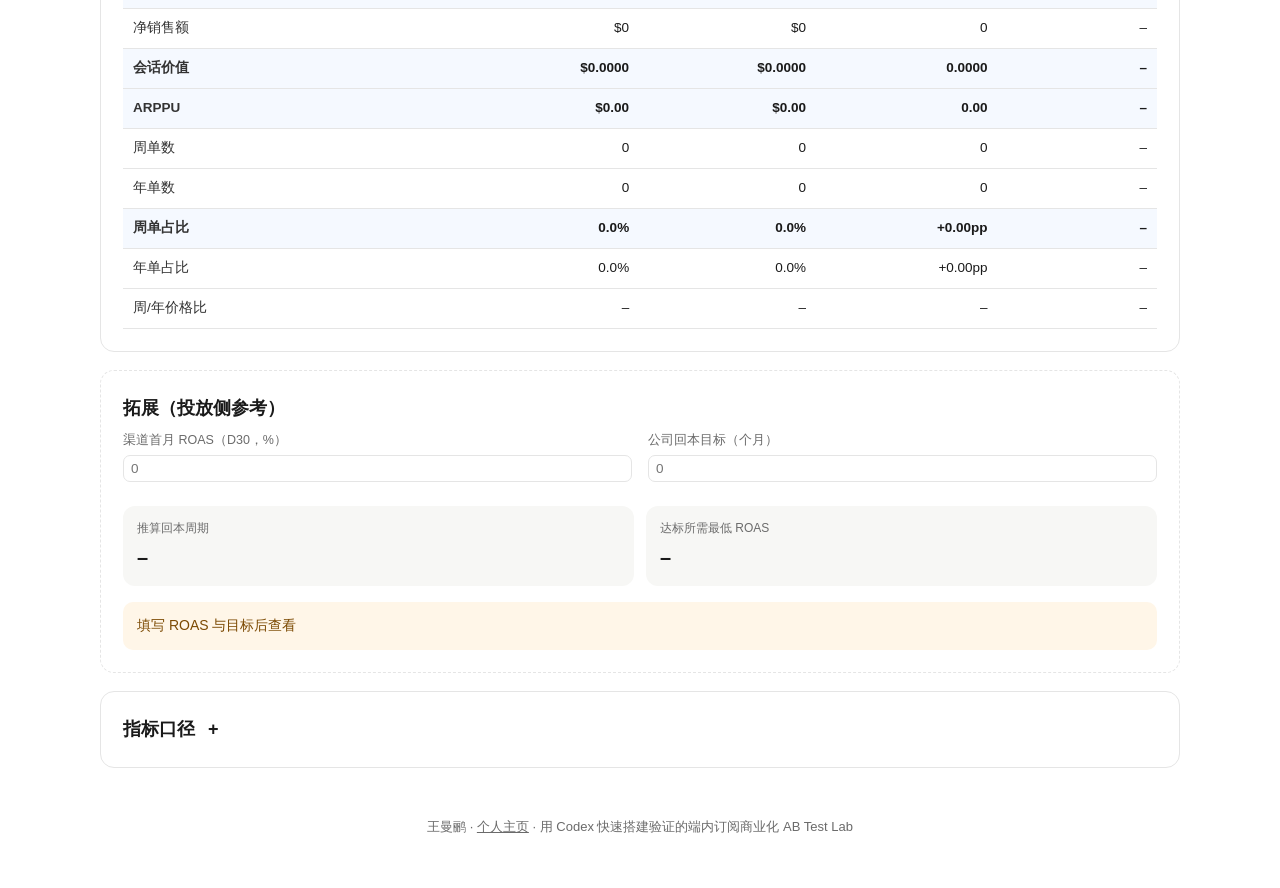
==== commit 527596c2: "Add files via upload" ====
--- a/lab/index.html
+++ b/lab/index.html
@@ -59,6 +59,19 @@
 .tag-bad{color:var(--bad);font-weight:600}
 .warn{font-size:12.5px;color:var(--warn);margin-top:8px}
 .link-btn{background:none;border:none;color:var(--accent);cursor:pointer;font-size:13px;padding:0}
+.glossary summary{cursor:pointer;font-size:18px;font-weight:600;list-style:none}
+.glossary summary::-webkit-details-marker{display:none}
+.glossary summary::after{content:" +";color:var(--light);margin-left:8px}
+.glossary[open] summary::after{content:" −"}
+.grid2{display:grid;grid-template-columns:1.2fr 1fr;gap:14px}
+.segmented{display:inline-flex;gap:2px;padding:3px;border-radius:9px;background:var(--soft)}
+.segmented label{display:inline-flex;align-items:center;padding:5px 12px;border-radius:7px;font-size:13px;color:var(--muted);cursor:pointer;white-space:nowrap}
+.segmented input{display:none}
+.segmented label.is-active{background:#fff;color:var(--ink);font-weight:600;box-shadow:0 1px 2px rgba(0,0,0,.08)}
+table.inp td select{min-width:78px}
+table.inp th:nth-child(1),table.inp td:nth-child(1){min-width:120px}
+table.inp th:nth-child(2),table.inp td:nth-child(2){min-width:86px}
+@media(max-width:720px){.grid2{grid-template-columns:1fr}}
 footer{text-align:center;color:var(--muted);font-size:13px;padding:30px 0 50px}
 footer a{color:var(--muted)}
 @media(max-width:860px){.grid,.three{grid-template-columns:1fr}}
@@ -72,17 +85,18 @@
 
 <main class="container">
 <h1>端内订阅商业化 AB Test Lab</h1>
-<p class="sub">面向 to C 订阅制 App 产品经理的端内实验分析器。对照组与实验组分别录入数据，两组展示基数不同，因此全部用比率与人均/会话口径对比；主判定指标为<b>会话价值 = 该组净销售额 ÷ 该组订阅页展示次数</b>。</p>
+<p class="sub">填两组数据 → 选周期 → 点「保存数据」。所有指标按比率与人均/会话口径对比，左侧对照组、右侧实验组。</p>
 
 <section class="card">
   <h2>数据录入 · 双组对比 · 保存记录</h2>
-  <p class="hint">支持近一周 / 近一月 / 近三个月 / 近一年 / 自定义周期。填完数据后点"保存数据"，本轮两组结果会保存为表格中的一条记录。</p>
-
-  <div class="three">
-    <div class="param"><label>销售额数据来源</label><div style="display:flex;gap:14px;font-size:13.5px;padding-top:4px">
-      <label style="display:flex;align-items:center;gap:5px"><input type="radio" name="srcmode" id="modeEstimate" checked> SKU 客单价估算</label>
-      <label style="display:flex;align-items:center;gap:5px"><input type="radio" name="srcmode" id="modeActual"> 真实分组净销售额</label>
-    </div></div>
+
+  <div class="grid2">
+    <div class="param"><label>数据来源</label>
+      <div class="segmented" id="srcMode">
+        <label class="seg"><input type="radio" name="srcmode" id="modeEstimate" checked><span>自研 AB 分流</span></label>
+        <label class="seg"><input type="radio" name="srcmode" id="modeActual"><span>QT AB 实验平台</span></label>
+      </div>
+    </div>
     <div class="param"><label>数据周期</label><div style="display:flex;gap:8px">
       <select id="period" style="flex:1">
         <option value="近一周">近一周</option>
@@ -93,28 +107,24 @@
       </select>
       <input type="text" id="periodCustom" placeholder="如 7/1–7/8" style="display:none">
     </div></div>
-    <div class="param"><label>&nbsp;</label><button class="btn-sm ghost" id="fillExample" style="width:100%">填入示例数据</button></div>
+  </div>
+  <div class="three">
     <div class="param"><label>续费收入占比（%）</label><input type="number" id="renewShare" placeholder="如 50"></div>
     <div class="param"><label>周单价格（$）</label><input type="number" id="weeklyPrice" placeholder="如 10"></div>
     <div class="param"><label>年单价格（$）</label><input type="number" id="annualPrice" placeholder="如 24"></div>
   </div>
 
   <div id="estimateBlock">
-    <h3>Step 1–2：SKU 客单价与两组销售额估算</h3>
-    <p class="hint">SKU 客单价 = 该 SKU 全量（A+B）总销售额 ÷ 总订单数；组销售额 = Σ（SKU 客单价 × 该组该 SKU 订单数）。适用于"埋点能分订单、金额表没有组别"的情况。</p>
+    <h3>SKU 明细</h3>
     <div class="table-wrap"><table class="inp">
-      <thead><tr><th>SKU 名称</th><th>类型</th><th>A+B 总销售额（$）</th><th>A+B 总订单数</th><th>客单价（$）</th><th>对照组订单数</th><th>实验组订单数</th><th>对照组销售额（$）</th><th>实验组销售额（$）</th></tr></thead>
-      <tbody>
-        <tr><td><input id="sku0Name" value="SKU-1"></td><td><select id="sku0Type"><option value="周">周单</option><option value="年">年单</option></select></td><td><input id="sku0Amt" type="number" placeholder="0"></td><td><input id="sku0Ord" type="number" placeholder="0"></td><td class="calc" id="sku0Unit">–</td><td><input id="sku0C" type="number" placeholder="0"></td><td><input id="sku0T" type="number" placeholder="0"></td><td class="calc" id="sku0CS">–</td><td class="calc" id="sku0TS">–</td></tr>
-        <tr><td><input id="sku1Name" value="SKU-2"></td><td><select id="sku1Type"><option value="周">周单</option><option value="年">年单</option></select></td><td><input id="sku1Amt" type="number" placeholder="0"></td><td><input id="sku1Ord" type="number" placeholder="0"></td><td class="calc" id="sku1Unit">–</td><td><input id="sku1C" type="number" placeholder="0"></td><td><input id="sku1T" type="number" placeholder="0"></td><td class="calc" id="sku1CS">–</td><td class="calc" id="sku1TS">–</td></tr>
-        <tr><td><input id="sku2Name" value="SKU-3"></td><td><select id="sku2Type"><option value="周">周单</option><option value="年" selected>年单</option></select></td><td><input id="sku2Amt" type="number" placeholder="0"></td><td><input id="sku2Ord" type="number" placeholder="0"></td><td class="calc" id="sku2Unit">–</td><td><input id="sku2C" type="number" placeholder="0"></td><td><input id="sku2T" type="number" placeholder="0"></td><td class="calc" id="sku2CS">–</td><td class="calc" id="sku2TS">–</td></tr>
-        <tr><td><input id="sku3Name" value="SKU-4"></td><td><select id="sku3Type"><option value="周">周单</option><option value="年" selected>年单</option></select></td><td><input id="sku3Amt" type="number" placeholder="0"></td><td><input id="sku3Ord" type="number" placeholder="0"></td><td class="calc" id="sku3Unit">–</td><td><input id="sku3C" type="number" placeholder="0"></td><td><input id="sku3T" type="number" placeholder="0"></td><td class="calc" id="sku3CS">–</td><td class="calc" id="sku3TS">–</td></tr>
-      </tbody>
+      <thead><tr><th>SKU 名称</th><th>类型</th><th>A+B 总销售额（$）</th><th>A+B 总订单数</th><th>客单价（$）</th><th>对照组订单数</th><th>实验组订单数</th><th>对照组销售额（$）</th><th>实验组销售额（$）</th><th></th></tr></thead>
+      <tbody id="skuBody"></tbody>
     </table></div>
+    <div class="table-tools"><button class="btn-sm ghost" id="addSku">添加 SKU</button><button class="btn-sm ghost" id="fillExample">填入示例</button><span class="row-count">SKU 数量和名称都可自定义</span></div>
   </div>
 
   <div id="actualBlock" style="display:none">
-    <h3>真实分组数据</h3>
+    <h3>分组数据</h3>
     <div class="grid">
       <div class="param"><label>对照组净销售额（$）</label><input type="number" id="cNet" placeholder="0"></div>
       <div class="param"><label>实验组净销售额（$）</label><input type="number" id="tNet" placeholder="0"></div>
@@ -125,8 +135,7 @@
     </div>
   </div>
 
-  <h3>Step 3：端内订阅漏斗（分步转化与流失）</h3>
-  <p class="hint">每一步分别看两组的转化率与流失率；支付成功数在估算模式下由 SKU 订单自动汇总，在真实模式下由周单+年单汇总。</p>
+  <h3>端内订阅漏斗</h3>
   <div class="table-wrap"><table class="inp">
     <thead><tr><th>漏斗步骤</th><th>对照组</th><th>实验组</th><th>对照组转化率</th><th>实验组转化率</th><th>差异（pp）</th></tr></thead>
     <tbody>
@@ -135,10 +144,9 @@
       <tr><td>点击订阅</td><td><input type="number" id="cClick" placeholder="0"></td><td><input type="number" id="tClick" placeholder="0"></td><td class="calc" id="cR3">–</td><td class="calc" id="tR3">–</td><td class="calc" id="dR3">–</td></tr>
       <tr><td>发起支付</td><td><input type="number" id="cInit" placeholder="0"></td><td><input type="number" id="tInit" placeholder="0"></td><td class="calc" id="cR4">–</td><td class="calc" id="tR4">–</td><td class="calc" id="dR4">–</td></tr>
       <tr><td>支付成功（埋点事件）</td><td><input type="number" id="cPaySucc" placeholder="0"></td><td><input type="number" id="tPaySucc" placeholder="0"></td><td class="calc" id="cR5">–</td><td class="calc" id="tR5">–</td><td class="calc" id="dR5">–</td></tr>
-      <tr><td>SKU 订单合计（ODS，用于销售额估算）</td><td class="calc" id="cPayCell">–</td><td class="calc" id="tPayCell">–</td><td class="calc" id="cDiffCell">–</td><td class="calc" id="tDiffCell">–</td><td class="calc">口径对账</td></tr>
+      <tr><td>SKU 订单合计</td><td class="calc" id="cPayCell">–</td><td class="calc" id="tPayCell">–</td><td class="calc" id="cDiffCell">–</td><td class="calc" id="tDiffCell">–</td><td class="calc">口径对账</td></tr>
     </tbody>
   </table></div>
-  <div class="verdict" id="funnelVerdict">填写漏斗数据后显示两组各自的最薄弱环节与优化方向</div>
   <div class="warn" id="dataWarn"></div>
 
   <div class="outputs">
@@ -147,29 +155,29 @@
     <div class="metric"><div class="k">会话价值差异</div><div class="v" id="svDiff">–</div></div>
     <div class="metric"><div class="k">完成率差异</div><div class="v" id="cpDiff">–</div></div>
     <div class="metric"><div class="k">周单占比变化</div><div class="v" id="wkDiff">–</div></div>
+    <div class="metric"><div class="k">对照组 ARPPU</div><div class="v" id="arppuC">–</div></div>
+    <div class="metric"><div class="k">实验组 ARPPU</div><div class="v" id="arppuT">–</div></div>
+    <div class="metric"><div class="k">ARPPU 差异</div><div class="v" id="arppuDiff">–</div></div>
     <div class="metric"><div class="k">周/年价格比</div><div class="v" id="priceRatio">–</div></div>
     <div class="metric"><div class="k">对照组最薄弱环节</div><div class="v" id="weakC" style="font-size:15px">–</div></div>
     <div class="metric"><div class="k">实验组最薄弱环节</div><div class="v" id="weakT" style="font-size:15px">–</div></div>
   </div>
-  <div class="verdict" id="v1">填写数据后查看全量判定</div>
-  <p class="note">判定：会话价值为主（实验组 ≥ 对照组 × (1−容忍度)）；完成率提升、周单占比上升、周单续费回滚能力为辅助依据。若会话价值基本持平、完成率提升、周单占比上升且回滚能力不弱，则建议全量。</p>
 
   <div class="table-tools">
     <input type="text" id="recNote" placeholder="备注（可选）">
-    <label style="font-size:13px;color:var(--muted)">会话价值容忍度（%）<input type="number" id="tol" value="1" style="width:70px;margin-left:6px"></label>
     <button class="btn-sm" id="saveRec">保存数据</button>
     <button class="btn-sm ghost" id="exportCsv">导出 CSV</button>
     <button class="btn-sm ghost" id="clearRecs">清空</button>
-    <span class="row-count" id="recCount">共 0 条</span>
+    <span class="row-count" id="recCount">共 0 条</span><span class="row-count" id="cloudStatus">本地保存</span>
   </div>
   <div class="table-wrap">
     <table class="rec">
       <thead><tr>
         <th>周期</th><th>对照组展示</th><th>实验组展示</th><th>展示差异</th><th>对照组净销售额</th><th>实验组净销售额</th><th>销售额差异</th>
-        <th>对照组会话价值</th><th>实验组会话价值</th><th>会话价值差异</th><th>对照组完成率</th><th>实验组完成率</th><th>完成率差异</th>
+        <th>对照组会话价值</th><th>实验组会话价值</th><th>会话价值差异</th><th>对照组ARPPU</th><th>实验组ARPPU</th><th>对照组完成率</th><th>实验组完成率</th><th>完成率差异</th>
         <th>对照组周单占比</th><th>实验组周单占比</th>
-        <th>对照组展示→点击</th><th>实验组展示→点击</th><th>对照组点击→支付</th><th>实验组点击→支付</th><th>对照组支付成功(埋点)</th><th>实验组支付成功(埋点)</th><th>对照组SKU订单</th><th>实验组SKU订单</th>
-        <th>结论</th><th>备注</th><th></th>
+        <th>对照组展示→点击</th><th>实验组展示→点击</th><th>对照组点击→支付</th><th>实验组点击→支付</th><th>对照组支付成功率</th><th>实验组支付成功率</th><th>对照组支付成功(埋点)</th><th>实验组支付成功(埋点)</th><th>对照组SKU订单</th><th>实验组SKU订单</th>
+        <th>备注</th><th></th>
       </tr></thead>
       <tbody id="recBody"></tbody>
     </table>
@@ -186,44 +194,10 @@
   </div>
 </section>
 
-<section class="card">
-  <h2>怎么理解会话价值与全量判定</h2>
-  <div class="defs">
-    <ul>
-      <li><b>会话价值衡量的是"每次订阅页展示能带来多少钱"</b>：它把展示量不同的两组放到同一基准上，所以比总销售额更能反映变现效率。</li>
-      <li><b>会话价值 = 转化 × 客单价。</b>所以可能出现"完成率提升、会话价值却基本持平"的情况——默认到更便宜的套餐后，更多用户完成订阅，但客单价被拉低，两者相互抵消。</li>
-      <li><b>这时要看结构变化和续费能力</b>：周单占比上升意味着更多用户进入更高频的续费路径；当周单价格接近年单一半、且续费收入占比较高时，长期回滚能力更强，短期会话价值持平也可以接受。</li>
-      <li><b>绝对量与比率都要看</b>：展示次数和销售额的绝对差能说明两组盘子大小，比率（会话价值、完成率、周单占比）才是可比口径。</li>
-      <li><b>估算口径的边界</b>：用全量 SKU 客单价替代组内客单价，若两组国家结构差异大（低价区占比不同），组销售额会被高估或低估；接入实验平台能区分金额后，改用真实分组净销售额。</li>
-    </ul>
-  </div>
-</section>
-
-<section class="card">
-  <h2>显著性校验</h2>
-  <h3>A. 订阅完成率（两比例检验）</h3>
-  <div class="outputs">
-    <div class="metric"><div class="k">完成率相对提升</div><div class="v" id="pRel">–</div></div>
-    <div class="metric"><div class="k">p 值（双侧）</div><div class="v" id="pP">–</div></div>
-    <div class="metric"><div class="k">95% 置信区间（百分点）</div><div class="v" id="pCi" style="font-size:16px">–</div></div>
-  </div>
-  <div class="verdict" id="v2">填写数据后自动计算</div>
-  <h3>B. 会话价值（可选，需要两组标准差）</h3>
-  <p class="hint">均值自动取上面的会话价值；如数据侧能提供标准差，可校验会话价值差异是否显著，否则跳过。</p>
-  <div class="grid">
-    <div class="param"><label>对照组会话价值标准差</label><input type="number" id="scStd" placeholder="0"></div>
-    <div class="param"><label>实验组会话价值标准差</label><input type="number" id="stStd" placeholder="0"></div>
-  </div>
-  <div class="outputs">
-    <div class="metric"><div class="k">会话价值 p 值</div><div class="v" id="sP">–</div></div>
-    <div class="metric"><div class="k">95% 置信区间（$/次）</div><div class="v" id="sCi" style="font-size:16px">–</div></div>
-  </div>
-  <div class="verdict" id="v3">填写标准差后计算；标准差为空或 0 表示跳过</div>
-</section>
+
 
 <section class="card" style="border-style:dashed">
   <h2>拓展（投放侧参考）</h2>
-  <p class="hint">投放/财务口径，产品侧通常拿不到分渠道付费归因；仅在投放团队提供一致口径数据时参考，<b>不要与端内会话价值相乘</b>。</p>
   <div class="grid">
     <div class="param"><label>渠道首月 ROAS（D30，%）</label><input type="number" id="roasIn" placeholder="0"></div>
     <div class="param"><label>公司回本目标（个月）</label><input type="number" id="target" placeholder="0"></div>
@@ -236,65 +210,103 @@
 </section>
 
 <section class="card">
-  <h2>口径速查</h2>
-  <div class="defs">
-    <ul>
-      <li><b>会话价值</b> = 该组净销售额 ÷ 该组订阅页展示次数（本 Lab 主判定指标）</li>
-      <li><b>订阅完成率</b> = 该组支付成功（埋点事件）÷ 该组订阅页展示次数</li>
-      <li><b>支付成功（埋点）</b> 与 <b>SKU 订单合计（ODS）</b> 是两个口径：转化率/完成率用埋点事件，销售额与会话价值用 ODS 或真实分组金额；两者差异超过 2% 会被标记，需先对齐口径</li>
-      <li><b>SKU 客单价</b> = SKU 全量（A+B）总销售额 ÷ 总订单数；组销售额 = Σ(客单价 × 组订单数)</li>
-      <li><b>周单占比</b> = 周单订单数 ÷ 该组总订单数（年单同理）</li>
-      <li><b>周/年价格比</b> = 周单价格 ÷ 年单价格，用于判断默认套餐变化对续费回滚能力的影响</li>
-      <li><b>续费收入占比</b>：续费收入 ÷ 总收入；占比越高，套餐结构变化对长期收入越重要</li>
-      <li><b>p 值</b>：&lt;0.05 只能说统计显著；是否全量还要看会话价值与结构变化</li>
-      <li><b>ROAS</b>：投放口径的收入 ÷ 花费，需注明 D7/D30、是否含自然量与回传延迟</li>
-    </ul>
-  </div>
+  <details class="glossary">
+    <summary>指标口径</summary>
+    <div class="defs">
+      <ul>
+        <li><b>会话价值</b> = 该组净销售额 ÷ 该组订阅页展示次数</li>
+        <li><b>订阅完成率</b> = 该组支付成功÷ 该组订阅页展示次数</li>
+        <li><b>ARPPU</b> = 该组净销售额 ÷ 该组支付成功</li>
+        <li><b>周单占比</b> = 周单订单数 ÷ 该组总订单数</li>
+        <li><b>周/年价格比</b> = 周单价格 ÷ 年单价格</li>
+        <li><b>ROAS</b> = 投放收入 ÷ 投放花费</li>
+      </ul>
+    </div>
+  </details>
 </section>
 </main>
 
 <footer><div class="container">王曼鹂 · <a href="../index.html">个人主页</a> · 用 Codex 快速搭建验证的端内订阅商业化 AB Test Lab</div></footer>
 
+<script src="config.js"></script>
 <script>
 function el(id){ return document.getElementById(id); }
 function val(id){ var e = el(id); return e ? (parseFloat(e.value) || 0) : 0; }
-function num(v,d){ return isFinite(v) ? v.toLocaleString('zh-CN',{minimumFractionDigits:d||0,maximumFractionDigits:d||0}) : '—'; }
-function money(v,d){ return isFinite(v) ? '$' + num(v, d===undefined?2:d) : '—'; }
-function pct(v,d){ return isFinite(v) ? num(v*100, d===undefined?2:d) + '%' : '—'; }
+function num(v,d){ return isFinite(v) ? v.toLocaleString('zh-CN',{minimumFractionDigits:d||0,maximumFractionDigits:d||0}) : '–'; }
+function money(v,d){ return isFinite(v) ? '$' + num(v, d===undefined?2:d) : '–'; }
+function pct(v,d){ return isFinite(v) ? num(v*100, d===undefined?2:d) + '%' : '–'; }
 function pp(v){ return (v>=0?'+':'') + num(v*100,2) + 'pp'; }
-function rel(a,b){ if(!isFinite(a)||!isFinite(b)||b===0) return '—'; var r=(a-b)/b*100; return (r>=0?'+':'')+num(r,2)+'%'; }
-function absDiff(a,b){ return isFinite(a)&&isFinite(b) ? num(a-b,0) : '—'; }
+function rel(a,b){ if(!isFinite(a)||!isFinite(b)||b===0) return '–'; var r=(a-b)/b*100; return (r>=0?'+':'')+num(r,2)+'%'; }
+function absDiff(a,b){ return isFinite(a)&&isFinite(b) ? num(a-b,0) : '–'; }
 function setVerdict(e,cls,text){ e.className='verdict '+cls; e.textContent=text; }
 
-var SKU_COUNT = 4;
+var tbody = el('skuBody');
 var records = [];
-try { records = JSON.parse(localStorage.getItem('lab_ab_records_v5') || '[]') || []; } catch(e){ records = []; }
+var cloud = (window.LAB_SUPABASE && window.LAB_SUPABASE.url && (window.LAB_SUPABASE.publishableKey || window.LAB_SUPABASE.anonKey)) ? window.LAB_SUPABASE : null;
+var cloudKey = cloud ? (cloud.publishableKey || cloud.anonKey) : '';
 var last = null;
 
-function rollbackLabel(priceRatio, renewShare){
-  if (renewShare <= 0 || priceRatio <= 0) return {label:'未评估', cls:'mid'};
-  if (renewShare >= 45 && priceRatio >= 0.3 && priceRatio <= 0.7) return {label:'强', cls:'good'};
-  if (renewShare >= 25 && priceRatio >= 0.2 && priceRatio <= 0.9) return {label:'中', cls:'mid'};
-  return {label:'弱', cls:'bad'};
-}
+function cloudHeaders(extra){
+  var h = { apikey: cloudKey, Authorization: 'Bearer ' + cloudKey, 'Content-Type': 'application/json' };
+  if (extra) for (var k in extra) h[k] = extra[k];
+  return h;
+}
+function loadLocal(){ try { records = JSON.parse(localStorage.getItem('lab_ab_records_v6') || '[]') || []; } catch(e){ records = []; } }
+function saveLocal(){ try { localStorage.setItem('lab_ab_records_v6', JSON.stringify(records)); } catch(e){} }
+function setCloudStatus(ok){
+  var e = el('cloudStatus'); if (!e) return;
+  if (!cloud) { e.textContent = '本地保存'; return; }
+  e.textContent = ok === false ? '云端失败·本地保存' : '云端已连接';
+}
+loadLocal();
+
+function loadCloud(){
+  if (!cloud) { setCloudStatus(); renderRecords(); return; }
+  fetch(cloud.url.replace(/\/$/, '') + '/rest/v1/lab_ab_records?select=id,payload&order=created_at.desc&limit=500', { headers: cloudHeaders() })
+    .then(function(r){ if (!r.ok) throw new Error(r.status); return r.json(); })
+    .then(function(rows){
+      records = rows.map(function(row){ var d = row.payload || {}; d._id = row.id; return d; });
+      saveLocal(); setCloudStatus(true); renderRecords();
+    })
+    .catch(function(){ setCloudStatus(false); renderRecords(); });
+}
+
+function skuRowHTML(name, type, amt, ord, c, t){
+  return '<tr>' +
+    '<td><input class="sku-name" value="' + name + '" /></td>' +
+    '<td><select class="sku-type"><option value="周"' + (type==='年'?'':' selected') + '>周单</option><option value="年"' + (type==='年'?' selected':'') + '>年单</option></select></td>' +
+    '<td><input class="sku-amt" type="number" placeholder="0" value="' + (amt||'') + '" /></td>' +
+    '<td><input class="sku-ord" type="number" placeholder="0" value="' + (ord||'') + '" /></td>' +
+    '<td class="calc sku-unit">–</td>' +
+    '<td><input class="sku-c" type="number" placeholder="0" value="' + (c||'') + '" /></td>' +
+    '<td><input class="sku-t" type="number" placeholder="0" value="' + (t||'') + '" /></td>' +
+    '<td class="calc sku-cs">–</td>' +
+    '<td class="calc sku-ts">–</td>' +
+    '<td><button class="link-btn sku-del" type="button">删除</button></td>' +
+  '</tr>';
+}
+function addSkuRow(name, type, amt, ord, c, t){ tbody.insertAdjacentHTML('beforeend', skuRowHTML(name||'SKU', type||'周', amt, ord, c, t)); }
+function skuRows(){ return tbody.querySelectorAll('tr'); }
 
 function readGroups(){
   var estimate = el('modeEstimate').checked;
-  var cSales = 0, tSales = 0, cOrders = 0, tOrders = 0, cWeekly = 0, tWeekly = 0, cAnnual = 0, tAnnual = 0;
-  for (var i=0;i<SKU_COUNT;i++){
-    var amt = val('sku'+i+'Amt'), ord = val('sku'+i+'Ord');
+  var cSales=0,tSales=0,cOrders=0,tOrders=0,cWeekly=0,tWeekly=0,cAnnual=0,tAnnual=0;
+  Array.prototype.forEach.call(skuRows(), function(tr){
+    var amt = parseFloat(tr.querySelector('.sku-amt').value) || 0;
+    var ord = parseFloat(tr.querySelector('.sku-ord').value) || 0;
     var unit = ord > 0 ? amt/ord : 0;
-    var co = val('sku'+i+'C'), to = val('sku'+i+'T');
-    el('sku'+i+'Unit').textContent = ord>0 ? money(unit,2) : '—';
-    el('sku'+i+'CS').textContent = ord>0 ? money(unit*co,0) : '—';
-    el('sku'+i+'TS').textContent = ord>0 ? money(unit*to,0) : '—';
+    var co = parseFloat(tr.querySelector('.sku-c').value) || 0;
+    var to = parseFloat(tr.querySelector('.sku-t').value) || 0;
+    tr.querySelector('.sku-unit').textContent = ord>0 ? money(unit,2) : '–';
+    tr.querySelector('.sku-cs').textContent = ord>0 ? money(unit*co,0) : '–';
+    tr.querySelector('.sku-ts').textContent = ord>0 ? money(unit*to,0) : '–';
     if (estimate){
       cSales += unit*co; tSales += unit*to;
       cOrders += co; tOrders += to;
-      var type = el('sku'+i+'Type').value;
-      if (type === '周') { cWeekly += co; tWeekly += to; } else { cAnnual += co; tAnnual += to; }
+      if (tr.querySelector('.sku-type').value === '周') { cWeekly += co; tWeekly += to; }
+      else { cAnnual += co; tAnnual += to; }
     }
-  }
+  });
   if (!estimate){
     cSales = val('cNet'); tSales = val('tNet');
     cWeekly = val('cWeekly'); tWeekly = val('tWeekly');
@@ -313,9 +325,6 @@
     g.rClick = g.impr>0 ? g.click/g.impr : NaN;
     g.rInit = g.click>0 ? g.init/g.click : NaN;
     g.rPay = g.init>0 ? g.payEvent/g.init : NaN;
-    g.lossClick = isFinite(g.rClick) ? 1-g.rClick : NaN;
-    g.lossInit = isFinite(g.rInit) ? 1-g.rInit : NaN;
-    g.lossPay = isFinite(g.rPay) ? 1-g.rPay : NaN;
   });
   var wp = val('weeklyPrice'), ap = val('annualPrice');
   return { c:c, t:t, priceRatio: ap>0 ? wp/ap : 0, renewShare: val('renewShare') };
@@ -324,114 +333,99 @@
 function renderCompare(c,t,priceRatio){
   var rows = [
     ['订阅页展示次数', num(c.impr), num(t.impr), absDiff(t.impr,c.impr), rel(t.impr,c.impr), false],
-    ['支付成功（埋点事件）', num(c.payEvent), num(t.payEvent), absDiff(t.payEvent,c.payEvent), rel(t.payEvent,c.payEvent), false],
-    ['SKU 订单合计（ODS）', num(c.orders), num(t.orders), absDiff(t.orders,c.orders), rel(t.orders,c.orders), false],
-    ['订阅完成率', pct(c.completion,2), pct(t.completion,2), pp(t.completion-c.completion), rel(t.completion,c.completion), false],
+    ['支付成功（埋点）', num(c.payEvent), num(t.payEvent), absDiff(t.payEvent,c.payEvent), rel(t.payEvent,c.payEvent), false],
+    ['SKU 订单合计', num(c.orders), num(t.orders), absDiff(t.orders,c.orders), rel(t.orders,c.orders), false],
+    ['订阅完成率', pct(c.completion,2), pct(t.completion,2), pp(t.completion-c.completion), rel(t.completion,c.completion), true],
     ['净销售额', money(c.sales,0), money(t.sales,0), absDiff(t.sales,c.sales), rel(t.sales,c.sales), false],
     ['会话价值', money(c.sessionValue,4), money(t.sessionValue,4), num(t.sessionValue-c.sessionValue,4), rel(t.sessionValue,c.sessionValue), true],
-    ['ARPPU', money(c.arppu,2), money(t.arppu,2), num(t.arppu-c.arppu,2), rel(t.arppu,c.arppu), false],
+    ['ARPPU', money(c.arppu,2), money(t.arppu,2), num(t.arppu-c.arppu,2), rel(t.arppu,c.arppu), true],
     ['周单数', num(c.weekly), num(t.weekly), absDiff(t.weekly,c.weekly), rel(t.weekly,c.weekly), false],
     ['年单数', num(c.annual), num(t.annual), absDiff(t.annual,c.annual), rel(t.annual,c.annual), false],
-    ['周单占比', pct(c.weeklyShare,1), pct(t.weeklyShare,1), pp(t.weeklyShare-c.weeklyShare), rel(t.weeklyShare,c.weeklyShare), false],
+    ['周单占比', pct(c.weeklyShare,1), pct(t.weeklyShare,1), pp(t.weeklyShare-c.weeklyShare), rel(t.weeklyShare,c.weeklyShare), true],
     ['年单占比', pct(c.annualShare,1), pct(t.annualShare,1), pp(t.annualShare-c.annualShare), rel(t.annualShare,c.annualShare), false],
-    ['周/年价格比', priceRatio>0?num(priceRatio,2):'—', priceRatio>0?num(priceRatio,2):'—', '—', '—', false]
+    ['周/年价格比', priceRatio>0?num(priceRatio,2):'–', priceRatio>0?num(priceRatio,2):'–', '–', '–', false]
   ];
   el('cmpBody').innerHTML = rows.map(function(r){
     return '<tr class="'+(r[5]?'key':'')+'"><td>'+r[0]+'</td><td>'+r[1]+'</td><td>'+r[2]+'</td><td>'+r[3]+'</td><td>'+r[4]+'</td></tr>';
   }).join('');
 }
 
-function rateText(v){ return isFinite(v) ? pct(v,1) : '—'; }
-function stepDiff(a,b){ return (isFinite(a)&&isFinite(b)) ? pp(a-b) : '—'; }
+function rateText(v){ return isFinite(v) ? pct(v,1) : '–'; }
+function stepDiff(a,b){ return (isFinite(a)&&isFinite(b)) ? pp(a-b) : '–'; }
 function weakest(c){
-  var steps = [['订阅页→点击订阅', c.rClick, '检查订阅入口、权益表达与默认项是否清晰'], ['点击→发起支付', c.rInit, '检查价格与套餐结构、信任感与支付方式'], ['发起支付→支付成功', c.rPay, '检查支付渠道、失败重试与本地化支付']];
-  var valid = steps.filter(function(s){ return isFinite(s[1]); });
+  var steps = [['订阅页→点击', c.rClick], ['点击→发起支付', c.rInit], ['发起支付→支付成功', c.rPay]];
+  var valid = steps.filter(function(x){ return isFinite(x[1]); });
   if (!valid.length) return null;
   valid.sort(function(a,b){ return a[1]-b[1]; });
   return valid[0];
 }
 function renderFunnel(c,t){
   el('cR1').textContent = rateText(c.rShow); el('tR1').textContent = rateText(t.rShow); el('dR1').textContent = stepDiff(t.rShow,c.rShow);
-  el('cR2').textContent = (c.reach>0) ? rateText(c.rShow) : '100%（基准）'; el('tR2').textContent = (t.reach>0) ? rateText(t.rShow) : '100%（基准）'; el('dR2').textContent = stepDiff(t.rShow,c.rShow);
+  el('cR2').textContent = (c.reach>0) ? rateText(c.rShow) : '100%'; el('tR2').textContent = (t.reach>0) ? rateText(t.rShow) : '100%'; el('dR2').textContent = stepDiff(t.rShow,c.rShow);
   el('cR3').textContent = rateText(c.rClick); el('tR3').textContent = rateText(t.rClick); el('dR3').textContent = stepDiff(t.rClick,c.rClick);
   el('cR4').textContent = rateText(c.rInit); el('tR4').textContent = rateText(t.rInit); el('dR4').textContent = stepDiff(t.rInit,c.rInit);
   el('cR5').textContent = rateText(c.rPay); el('tR5').textContent = rateText(t.rPay); el('dR5').textContent = stepDiff(t.rPay,c.rPay);
   el('cPayCell').textContent = num(c.orders); el('tPayCell').textContent = num(t.orders);
-  el('cDiffCell').textContent = (c.orders>0 && c.payEvent>0) ? rel(c.payEvent, c.orders) : '—';
-  el('tDiffCell').textContent = (t.orders>0 && t.payEvent>0) ? rel(t.payEvent, t.orders) : '—';
+  el('cDiffCell').textContent = (c.orders>0 && c.payEvent>0) ? rel(c.payEvent, c.orders) : '–';
+  el('tDiffCell').textContent = (t.orders>0 && t.payEvent>0) ? rel(t.payEvent, t.orders) : '–';
   var wc = weakest(c), wt = weakest(t);
-  el('weakC').textContent = wc ? (wc[0] + ' ' + pct(wc[1],1)) : '—';
-  el('weakT').textContent = wt ? (wt[0] + ' ' + pct(wt[1],1)) : '—';
-  if (wc && wt) setVerdict(el('funnelVerdict'),'mid','对照组最薄弱：'+wc[0]+'（'+pct(wc[1],1)+'），'+wc[2]+'；实验组最薄弱：'+wt[0]+'（'+pct(wt[1],1)+'），'+wt[2]+'。');
-  else setVerdict(el('funnelVerdict'),'mid','填写点击、发起支付等数据后显示两组最薄弱环节与优化方向。');
-}
-
-function renderVerdict(c,t,priceRatio,renewShare){
-  var tol = val('tol')/100;
+  el('weakC').textContent = wc ? (wc[0] + ' ' + pct(wc[1],1)) : '–';
+  el('weakT').textContent = wt ? (wt[0] + ' ' + pct(wt[1],1)) : '–';
+}
+
+function renderMetrics(c,t,priceRatio,renewShare){
   var ready = c.impr>0 && t.impr>0 && (c.sales>0 || t.sales>0);
-  if (!ready){
-    setVerdict(el('v1'),'mid','请先填写两组展示次数与销售额数据（或 SKU 明细），再查看全量判定。');
-    last = null; return;
-  }
-  var svOk = t.sessionValue >= c.sessionValue*(1-tol);
-  var cpOk = t.completion >= c.completion;
-  var wkOk = t.weeklyShare >= c.weeklyShare;
-  var rb = rollbackLabel(priceRatio, renewShare);
-  el('svC').textContent = money(c.sessionValue,4);
-  el('svT').textContent = money(t.sessionValue,4);
-  el('svDiff').textContent = rel(t.sessionValue,c.sessionValue);
-  el('cpDiff').textContent = pp(t.completion-c.completion);
-  el('wkDiff').textContent = pp(t.weeklyShare-c.weeklyShare);
-  el('priceRatio').textContent = priceRatio>0 ? num(priceRatio,2) : '—';
-  var parts = [
-    (svOk?'会话价值达标':'会话价值低于容忍线')+'（'+rel(t.sessionValue,c.sessionValue)+'）',
-    (cpOk?'完成率提升':'完成率未提升')+'（'+pp(t.completion-c.completion)+'）',
-    (wkOk?'周单占比上升':'周单占比未上升')+'（'+pp(t.weeklyShare-c.weeklyShare)+'）',
-    '续费回滚能力：'+rb.label
-  ];
-  if (svOk && cpOk && wkOk && rb.label !== '弱' && rb.label !== '未评估'){
-    setVerdict(el('v1'),'good','建议全量：'+parts.join('；')+'。全量后重点跟踪退款/取消与续费表现。');
-  } else if (svOk){
-    setVerdict(el('v1'),'mid','暂缓全量/小流量放量：'+parts.join('；')+'。信号不完全一致，建议延长观察或先按比例放量。');
-  } else {
-    setVerdict(el('v1'),'bad','不建议全量：'+parts.join('；')+'。先定位是客单价、完成率还是展示量变化导致。');
-  }
-  last = { c:c, t:t, priceRatio:priceRatio, renewShare:renewShare, svOk:svOk, cpOk:cpOk, wkOk:wkOk, rb:rb,
-    verdict: (svOk&&cpOk&&wkOk&&rb.label!=='弱'&&rb.label!=='未评估') ? '建议全量' : (svOk ? '继续观察' : '不建议全量') };
+  el('svC').textContent = ready ? money(c.sessionValue,4) : '–';
+  el('svT').textContent = ready ? money(t.sessionValue,4) : '–';
+  el('svDiff').textContent = ready ? rel(t.sessionValue,c.sessionValue) : '–';
+  el('cpDiff').textContent = ready ? pp(t.completion-c.completion) : '–';
+  el('wkDiff').textContent = ready ? pp(t.weeklyShare-c.weeklyShare) : '–';
+  el('arppuC').textContent = ready ? money(c.arppu,2) : '–';
+  el('arppuT').textContent = ready ? money(t.arppu,2) : '–';
+  el('arppuDiff').textContent = ready ? rel(t.arppu,c.arppu) : '–';
+  el('priceRatio').textContent = priceRatio>0 ? num(priceRatio,2) : '–';
+  last = ready ? { c:c, t:t } : null;
 }
 
 function currentPeriod(){ var v = el('period').value; return v==='自定义' ? (el('periodCustom').value.trim() || '自定义周期') : v; }
 
 function renderRecords(){
   var body = el('recBody');
-  if (!records.length){ body.innerHTML = '<tr><td colspan="28" style="color:#999">还没有记录。填好数据并选好周期后点“保存数据”。</td></tr>'; }
+  if (!records.length){ body.innerHTML = '<tr><td colspan="29" style="color:#999">还没有记录。填好数据后点「保存数据」。</td></tr>'; }
   else {
     body.innerHTML = records.map(function(r,i){
-      var ok = r.verdict === '建议全量';
       return '<tr>' +
         '<td>'+r.period+'</td><td>'+num(r.cImpr)+'</td><td>'+num(r.tImpr)+'</td><td>'+r.imprDiff+'</td>' +
         '<td>'+money(r.cSales,0)+'</td><td>'+money(r.tSales,0)+'</td><td>'+r.salesDiff+'</td>' +
         '<td>'+money(r.cSv,4)+'</td><td>'+money(r.tSv,4)+'</td><td>'+r.svDiff+'</td>' +
+        '<td>'+money(r.cArppu,2)+'</td><td>'+money(r.tArppu,2)+'</td>' +
         '<td>'+pct(r.cCompletion,2)+'</td><td>'+pct(r.tCompletion,2)+'</td><td>'+r.cpDiff+'</td>' +
         '<td>'+pct(r.cWeeklyShare,1)+'</td><td>'+pct(r.tWeeklyShare,1)+'</td>' +
         '<td>'+r.cShowClick+'</td><td>'+r.tShowClick+'</td><td>'+r.cClickInit+'</td><td>'+r.tClickInit+'</td><td>'+r.cInitPay+'</td><td>'+r.tInitPay+'</td><td>'+num(r.cPayEvent)+'</td><td>'+num(r.tPayEvent)+'</td><td>'+num(r.cOrders)+'</td><td>'+num(r.tOrders)+'</td>' +
-        '<td class="'+(ok?'tag-ok':'tag-bad')+'">'+r.verdict+'</td><td>'+(r.note||'—')+'</td>' +
+        '<td>'+(r.note||'–')+'</td>' +
         '<td><button class="link-btn" data-del="'+i+'">删除</button></td></tr>';
     }).join('');
     Array.prototype.forEach.call(body.querySelectorAll('button[data-del]'), function(b){
-      b.addEventListener('click', function(){ records.splice(parseInt(b.getAttribute('data-del'),10),1); saveRecords(); renderRecords(); });
+      b.addEventListener('click', function(){
+        var idx = parseInt(b.getAttribute('data-del'),10);
+        var rec = records[idx];
+        records.splice(idx,1); saveLocal(); renderRecords();
+        if (cloud && rec && rec._id) {
+          fetch(cloud.url.replace(/\/$/, '') + '/rest/v1/lab_ab_records?id=eq.' + rec._id, { method: 'DELETE', headers: cloudHeaders() }).catch(function(){});
+        }
+      });
     });
   }
   el('recCount').textContent = '共 ' + records.length + ' 条';
 }
-function saveRecords(){ try { localStorage.setItem('lab_ab_records_v5', JSON.stringify(records)); } catch(e){} }
 function saveCurrent(){
-  if (!last) { alert('请先填写两组数据，生成有效判定后再保存'); return; }
+  if (!last) { alert('请先填写两组数据后再保存'); return; }
   records.push({
-    period: currentPeriod(), note: el('recNote').value.trim(), verdict: last.verdict,
+    period: currentPeriod(), note: el('recNote').value.trim(),
     cImpr: last.c.impr, tImpr: last.t.impr, imprDiff: absDiff(last.t.impr,last.c.impr),
     cSales: last.c.sales, tSales: last.t.sales, salesDiff: absDiff(last.t.sales,last.c.sales),
     cSv: last.c.sessionValue, tSv: last.t.sessionValue, svDiff: rel(last.t.sessionValue,last.c.sessionValue),
+    cArppu: last.c.arppu, tArppu: last.t.arppu,
     cCompletion: last.c.completion, tCompletion: last.t.completion, cpDiff: pp(last.t.completion-last.c.completion),
     cWeeklyShare: last.c.weeklyShare, tWeeklyShare: last.t.weeklyShare,
     cShowClick: rateText(last.c.rClick), tShowClick: rateText(last.t.rClick),
@@ -439,123 +433,117 @@
     cInitPay: rateText(last.c.rPay), tInitPay: rateText(last.t.rPay),
     cPayEvent: last.c.payEvent, tPayEvent: last.t.payEvent, cOrders: last.c.orders, tOrders: last.t.orders
   });
-  saveRecords(); renderRecords();
+  var rec = records[records.length - 1];
+  saveLocal(); renderRecords();
+  if (cloud) {
+    var payload = {}; for (var k in rec) if (k !== '_id') payload[k] = rec[k];
+    fetch(cloud.url.replace(/\/$/, '') + '/rest/v1/lab_ab_records', {
+      method: 'POST',
+      headers: cloudHeaders({ Prefer: 'return=minimal' }),
+      body: JSON.stringify({ period: rec.period, note: rec.note, payload: payload })
+    }).then(function(r){ if (!r.ok) throw new Error(r.status); return loadCloud(); }).catch(function(){ setCloudStatus(false); });
+  }
 }
 function exportCsv(){
   if (!records.length){ alert('还没有可导出的记录'); return; }
-  var head = ['周期','对照组展示','实验组展示','展示绝对差','对照组净销售额','实验组净销售额','销售额绝对差','对照组会话价值','实验组会话价值','会话价值差异','对照组完成率','实验组完成率','完成率差异','对照组周单占比','实验组周单占比','对照组展示→点击','实验组展示→点击','对照组点击→支付','实验组点击→支付','对照组支付成功率','实验组支付成功率','对照组支付成功(埋点)','实验组支付成功(埋点)','对照组SKU订单','实验组SKU订单','结论','备注'];
+  var head = ['周期','对照组展示','实验组展示','展示绝对差','对照组净销售额','实验组净销售额','销售额绝对差','对照组会话价值','实验组会话价值','会话价值差异','对照组ARPPU','实验组ARPPU','对照组完成率','实验组完成率','完成率差异','对照组周单占比','实验组周单占比','对照组展示→点击','实验组展示→点击','对照组点击→支付','实验组点击→支付','对照组支付成功率','实验组支付成功率','对照组支付成功(埋点)','实验组支付成功(埋点)','对照组SKU订单','实验组SKU订单','备注'];
   var lines = [head].concat(records.map(function(r){
-    return [r.period,num(r.cImpr),num(r.tImpr),r.imprDiff,num(r.cSales,2),num(r.tSales,2),r.salesDiff,num(r.cSv,4),num(r.tSv,4),r.svDiff,pct(r.cCompletion,2),pct(r.tCompletion,2),r.cpDiff,pct(r.cWeeklyShare,1),pct(r.tWeeklyShare,1),r.cShowClick,r.tShowClick,r.cClickInit,r.tClickInit,r.cInitPay,r.tInitPay,r.cPayEvent,r.tPayEvent,r.cOrders,r.tOrders,r.verdict,r.note||''];
+    return [r.period,num(r.cImpr),num(r.tImpr),r.imprDiff,num(r.cSales,2),num(r.tSales,2),r.salesDiff,num(r.cSv,4),num(r.tSv,4),r.svDiff,num(r.cArppu,2),num(r.tArppu,2),pct(r.cCompletion,2),pct(r.tCompletion,2),r.cpDiff,pct(r.cWeeklyShare,1),pct(r.tWeeklyShare,1),r.cShowClick,r.tShowClick,r.cClickInit,r.tClickInit,r.cInitPay,r.tInitPay,r.cPayEvent,r.tPayEvent,r.cOrders,r.tOrders,r.note||''];
   }));
-  var csv = '\ufeff' + lines.map(function(row){ return row.map(function(c){ return '"'+String(c).replace(/"/g,'""')+'"'; }).join(','); }).join('\r\n');
-  var blob = new Blob([csv],{type:'text/csv;charset=utf-8;'});
-  var a=document.createElement('a'); a.href=URL.createObjectURL(blob); a.download='端内AB双组记录.csv';
+  var csv = '\ufeff' + lines.map(function(row){ return row.map(function(x){ return '"'+String(x).replace(/"/g,'""')+'"'; }).join(','); }).join('\r\n');
+  var blob = new Blob([csv], {type:'text/csv;charset=utf-8;'});
+  var a = document.createElement('a'); a.href = URL.createObjectURL(blob); a.download = '端内AB双组记录.csv';
   document.body.appendChild(a); a.click(); document.body.removeChild(a); URL.revokeObjectURL(a.href);
 }
-function clearRecords(){ if (records.length && confirm('确定清空所有记录？')){ records=[]; saveRecords(); renderRecords(); } }
-el('saveRec').addEventListener('click', saveCurrent);
-el('exportCsv').addEventListener('click', exportCsv);
-el('clearRecs').addEventListener('click', clearRecords);
-el('period').addEventListener('change', function(){ el('periodCustom').style.display = this.value==='自定义' ? 'inline-block' : 'none'; });
-el('modeEstimate').addEventListener('change', toggleMode);
-el('modeActual').addEventListener('change', toggleMode);
+function clearRecords(){ if (records.length && confirm('确定清空所有记录？')){ records = []; saveLocal(); renderRecords(); } }
+
+function calcPayback(){
+  var roas = val('roasIn')/100, target = val('target');
+  if (!(roas>0) || !(target>0)) { el('payback').textContent='–'; el('needRoas').textContent='–'; setVerdict(el('v4'),'mid','填写 ROAS 与目标后查看'); return; }
+  var payback = 1/roas, need = 100/target;
+  el('payback').textContent = num(payback,1)+' 个月';
+  el('needRoas').textContent = num(need,1)+'%';
+  if (payback<=target) setVerdict(el('v4'),'good','回本约 '+num(payback,1)+' 个月，满足 '+target+' 个月目标（最低 ROAS '+num(need,1)+'%）');
+  else setVerdict(el('v4'),'bad','回本约 '+num(payback,1)+' 个月，超过 '+target+' 个月目标（需 ROAS '+num(need,1)+'%）');
+}
+
+function calcAll(){
+  var g = readGroups(), c = g.c, t = g.t;
+  renderCompare(c,t,g.priceRatio); renderFunnel(c,t); renderMetrics(c,t,g.priceRatio,g.renewShare); calcPayback();
+  var warns = [];
+  if (el('modeEstimate').checked){
+    Array.prototype.forEach.call(skuRows(), function(tr){
+      var ord = parseFloat(tr.querySelector('.sku-ord').value)||0;
+      var cOrd = parseFloat(tr.querySelector('.sku-c').value)||0;
+      var tOrd = parseFloat(tr.querySelector('.sku-t').value)||0;
+      if (ord>0 && cOrd+tOrd>ord) warns.push('有 SKU 的 A+B 总订单数小于两组订单之和，请检查口径');
+    });
+  }
+  [['对照组',c],['实验组',t]].forEach(function(pair){
+    var name=pair[0], g2=pair[1];
+    if (g2.orders>0 && g2.payEvent>0){
+      var d = Math.abs(g2.payEvent-g2.orders)/g2.orders;
+      if (d>0.02) warns.push(name+'：埋点支付成功('+num(g2.payEvent)+') 与 SKU 订单('+num(g2.orders)+') 相差 '+pct(d,1));
+    }
+  });
+  el('dataWarn').textContent = warns.join('；');
+}
+
+function syncSegmented(){
+  Array.prototype.forEach.call(document.querySelectorAll('.segmented label'), function(lb){
+    var input = lb.querySelector('input');
+    lb.classList.toggle('is-active', !!input.checked);
+  });
+}
 function toggleMode(){
   var est = el('modeEstimate').checked;
   el('estimateBlock').style.display = est ? 'block' : 'none';
   el('actualBlock').style.display = est ? 'none' : 'block';
+  syncSegmented();
   calcAll();
 }
 
+var staticIds = ['cImpr','tImpr','cReach','tReach','cClick','tClick','cInit','tInit','cPaySucc','tPaySucc','cNet','tNet','cWeekly','tWeekly','cAnnual','tAnnual','renewShare','weeklyPrice','annualPrice','roasIn','target'];
+staticIds.forEach(function(id){ var e = el(id); if (e) e.addEventListener('input', calcAll); });
+
+tbody.addEventListener('input', calcAll);
+tbody.addEventListener('change', calcAll);
+tbody.addEventListener('click', function(e){
+  if (e.target && e.target.classList.contains('sku-del')){
+    var tr = e.target.closest('tr'); tr.parentNode.removeChild(tr);
+    if (!skuRows().length) addSkuRow('SKU-1','周');
+    calcAll();
+  }
+});
+el('addSku').addEventListener('click', function(){ addSkuRow('SKU-'+(skuRows().length+1),'周'); calcAll(); });
+el('modeEstimate').addEventListener('change', toggleMode);
+el('modeActual').addEventListener('change', toggleMode);
+el('period').addEventListener('change', function(){ el('periodCustom').style.display = this.value==='自定义' ? 'inline-block' : 'none'; });
+el('saveRec').addEventListener('click', saveCurrent);
+el('exportCsv').addEventListener('click', exportCsv);
+el('clearRecs').addEventListener('click', clearRecords);
+
 el('fillExample').addEventListener('click', function(){
-  var sku = [
-    ['SKU-1','周',2000,200,60,90],
-    ['SKU-2','周',1500,300,120,150],
-    ['SKU-3','年',4800,200,40,20],
-    ['SKU-4','年',2400,300,60,40]
-  ];
-  sku.forEach(function(s,i){
-    el('sku'+i+'Name').value = s[0]; el('sku'+i+'Type').value = s[1];
-    el('sku'+i+'Amt').value = s[2]; el('sku'+i+'Ord').value = s[3];
-    el('sku'+i+'C').value = s[4]; el('sku'+i+'T').value = s[5];
-  });
-  el('cImpr').value = 20000; el('tImpr').value = 18000;
-  el('cReach').value = 40000; el('tReach').value = 36000;
-  el('cClick').value = 6000; el('tClick').value = 6300;
-  el('cInit').value = 1500; el('tInit').value = 1650;
-  el('cPaySucc').value = 280; el('tPaySucc').value = 300;
-  el('renewShare').value = 50; el('weeklyPrice').value = 10; el('annualPrice').value = 24;
-  el('cNet').value = 2640; el('tNet').value = 2450;
-  el('cWeekly').value = 180; el('tWeekly').value = 240; el('cAnnual').value = 100; el('tAnnual').value = 60;
+  tbody.innerHTML = '';
+  [['SKU-1','周',2000,200,60,90],['SKU-2','周',1500,300,120,150],['SKU-3','年',4800,200,40,20],['SKU-4','年',2400,300,60,40]]
+    .forEach(function(x){ addSkuRow(x[0],x[1],x[2],x[3],x[4],x[5]); });
+  el('cImpr').value=20000; el('tImpr').value=18000;
+  el('cReach').value=40000; el('tReach').value=36000;
+  el('cClick').value=6000; el('tClick').value=6300;
+  el('cInit').value=1500; el('tInit').value=1650;
+  el('cPaySucc').value=280; el('tPaySucc').value=300;
+  el('renewShare').value=50; el('weeklyPrice').value=10; el('annualPrice').value=24;
+  el('cNet').value=2640; el('tNet').value=2450;
+  el('cWeekly').value=180; el('tWeekly').value=240; el('cAnnual').value=100; el('tAnnual').value=60;
   calcAll();
 });
 
-function normalCdf(x){ return 0.5*(1+erf(x/Math.SQRT2)); }
-function erf(x){
-  var s=x<0?-1:1; x=Math.abs(x);
-  var a1=0.254829592,a2=-0.284496736,a3=1.421413741,a4=-1.453152027,a5=1.061405429,p=0.3275911;
-  var t=1/(1+p*x); var y=1-(((((a5*t+a4)*t)+a3)*t+a2)*t+a1)*t*Math.exp(-x*x); return s*y;
-}
-
-function calcSignificance(c,t){
-  var p1=c.completion, p2=t.completion, n1=c.impr, n2=t.impr;
-  if (n1>0 && n2>0){
-    var pc=(c.orders+t.orders)/(n1+n2);
-    var se=Math.sqrt(pc*(1-pc)*(1/n1+1/n2));
-    var z=se>0?(p2-p1)/se:0, pv=2*(1-normalCdf(Math.abs(z)));
-    el('pRel').textContent = rel(p2,p1);
-    el('pP').textContent = pv<0.0001?'<0.0001':num(pv,4);
-    var half=1.96*se*100, diff=(p2-p1)*100;
-    el('pCi').textContent = '['+(diff-half>=0?'+':'')+num(diff-half,2)+'pp, '+(diff+half>=0?'+':'')+num(diff+half,2)+'pp]';
-    if (pv<0.05) setVerdict(el('v2'),'good','完成率差异统计显著（p='+(pv<0.0001?'<0.0001':num(pv,4))+'），相对提升 '+rel(p2,p1)+'。');
-    else setVerdict(el('v2'),'mid','完成率差异不显著（p='+num(pv,4)+'），下结论前建议继续积累样本。');
-  }
-  var s1=val('scStd'), s2=val('stStd');
-  if (s1>0 && s2>0 && n1>0 && n2>0){
-    var se2=Math.sqrt(s1*s1/n1 + s2*s2/n2);
-    var z2=se2>0?(t.sessionValue-c.sessionValue)/se2:0, pv2=2*(1-normalCdf(Math.abs(z2)));
-    var h2=1.96*se2;
-    el('sP').textContent = pv2<0.0001?'<0.0001':num(pv2,4);
-    el('sCi').textContent = '['+num(t.sessionValue-c.sessionValue-h2,4)+', '+num(t.sessionValue-c.sessionValue+h2,4)+']';
-    if (pv2<0.05) setVerdict(el('v3'),'good','会话价值差异统计显著（p='+(pv2<0.0001?'<0.0001':num(pv2,4))+'），可作为支持全量的核心证据。');
-    else setVerdict(el('v3'),'mid','会话价值差异不显著（p='+num(pv2,4)+'）。');
-  } else {
-    el('sP').textContent='—'; el('sCi').textContent='—';
-    setVerdict(el('v3'),'mid','未提供标准差，已跳过会话价值显著性校验。');
-  }
-}
-
-function calcPayback(){
-  var roas=val('roasIn')/100, target=val('target');
-  if (!(roas>0) || !(target>0)) { el('payback').textContent='—'; el('needRoas').textContent='—'; setVerdict(el('v4'),'mid','填写该渠道 ROAS 与回本目标后查看参考结论。'); return; }
-  var payback=1/roas, need=100/target;
-  el('payback').textContent = num(payback,1)+' 个月';
-  el('needRoas').textContent = num(need,1)+'%';
-  if (payback<=target) setVerdict(el('v4'),'good','该口径下回本约 '+num(payback,1)+' 个月，满足 '+target+' 个月目标（最低 ROAS '+num(need,1)+'%）。');
-  else setVerdict(el('v4'),'bad','该口径下回本约 '+num(payback,1)+' 个月，超过 '+target+' 个月目标；需达到 ROAS '+num(need,1)+'%。');
-}
-
-function calcAll(){
-  var g = readGroups(), c = g.c, t = g.t;
-  renderCompare(c,t,g.priceRatio); renderFunnel(c,t); renderVerdict(c,t,g.priceRatio,g.renewShare); calcSignificance(c,t); calcPayback();
-  var warns = [];
-  if (el('modeEstimate').checked){
-    for (var i=0;i<SKU_COUNT;i++){ if (val('sku'+i+'Ord')>0 && val('sku'+i+'C')+val('sku'+i+'T')>0 && val('sku'+i+'Ord') < val('sku'+i+'C')+val('sku'+i+'T')) warns.push('存在 SKU 的 A+B 总订单数小于两组订单之和，请检查数据来源口径'); }
-  }
-  [['对照组',c],['实验组',t]].forEach(function(pair){
-    var name=pair[0], g=pair[1];
-    if (g.orders>0 && g.payEvent>0){
-      var d = Math.abs(g.payEvent-g.orders)/g.orders;
-      if (d > 0.02) warns.push(name+'：埋点支付成功数('+num(g.payEvent)+') 与 SKU 订单合计('+num(g.orders)+') 相差 '+pct(d,1)+'，建议先对齐口径');
-    }
-  });
-  el('dataWarn').textContent = warns.join('；');
-}
-var inputIds = [];
-for (var i=0;i<SKU_COUNT;i++){ inputIds.push('sku'+i+'Amt','sku'+i+'Ord','sku'+i+'C','sku'+i+'T','sku'+i+'Type','sku'+i+'Name'); }
-inputIds = inputIds.concat(['cImpr','tImpr','cReach','tReach','cClick','tClick','cInit','tInit','cPaySucc','tPaySucc','cNet','tNet','cWeekly','tWeekly','cAnnual','tAnnual','tol','scStd','stStd','roasIn','target','renewShare','weeklyPrice','annualPrice']);
-inputIds.forEach(function(id){ if (el(id)){ el(id).addEventListener('input', calcAll); if (el(id).tagName==='SELECT') el(id).addEventListener('change', calcAll); } });
+addSkuRow('SKU-1','周');
+addSkuRow('SKU-2','年');
 renderRecords();
+syncSegmented();
 calcAll();
+loadCloud();
 </script>
 </body>
 </html>
